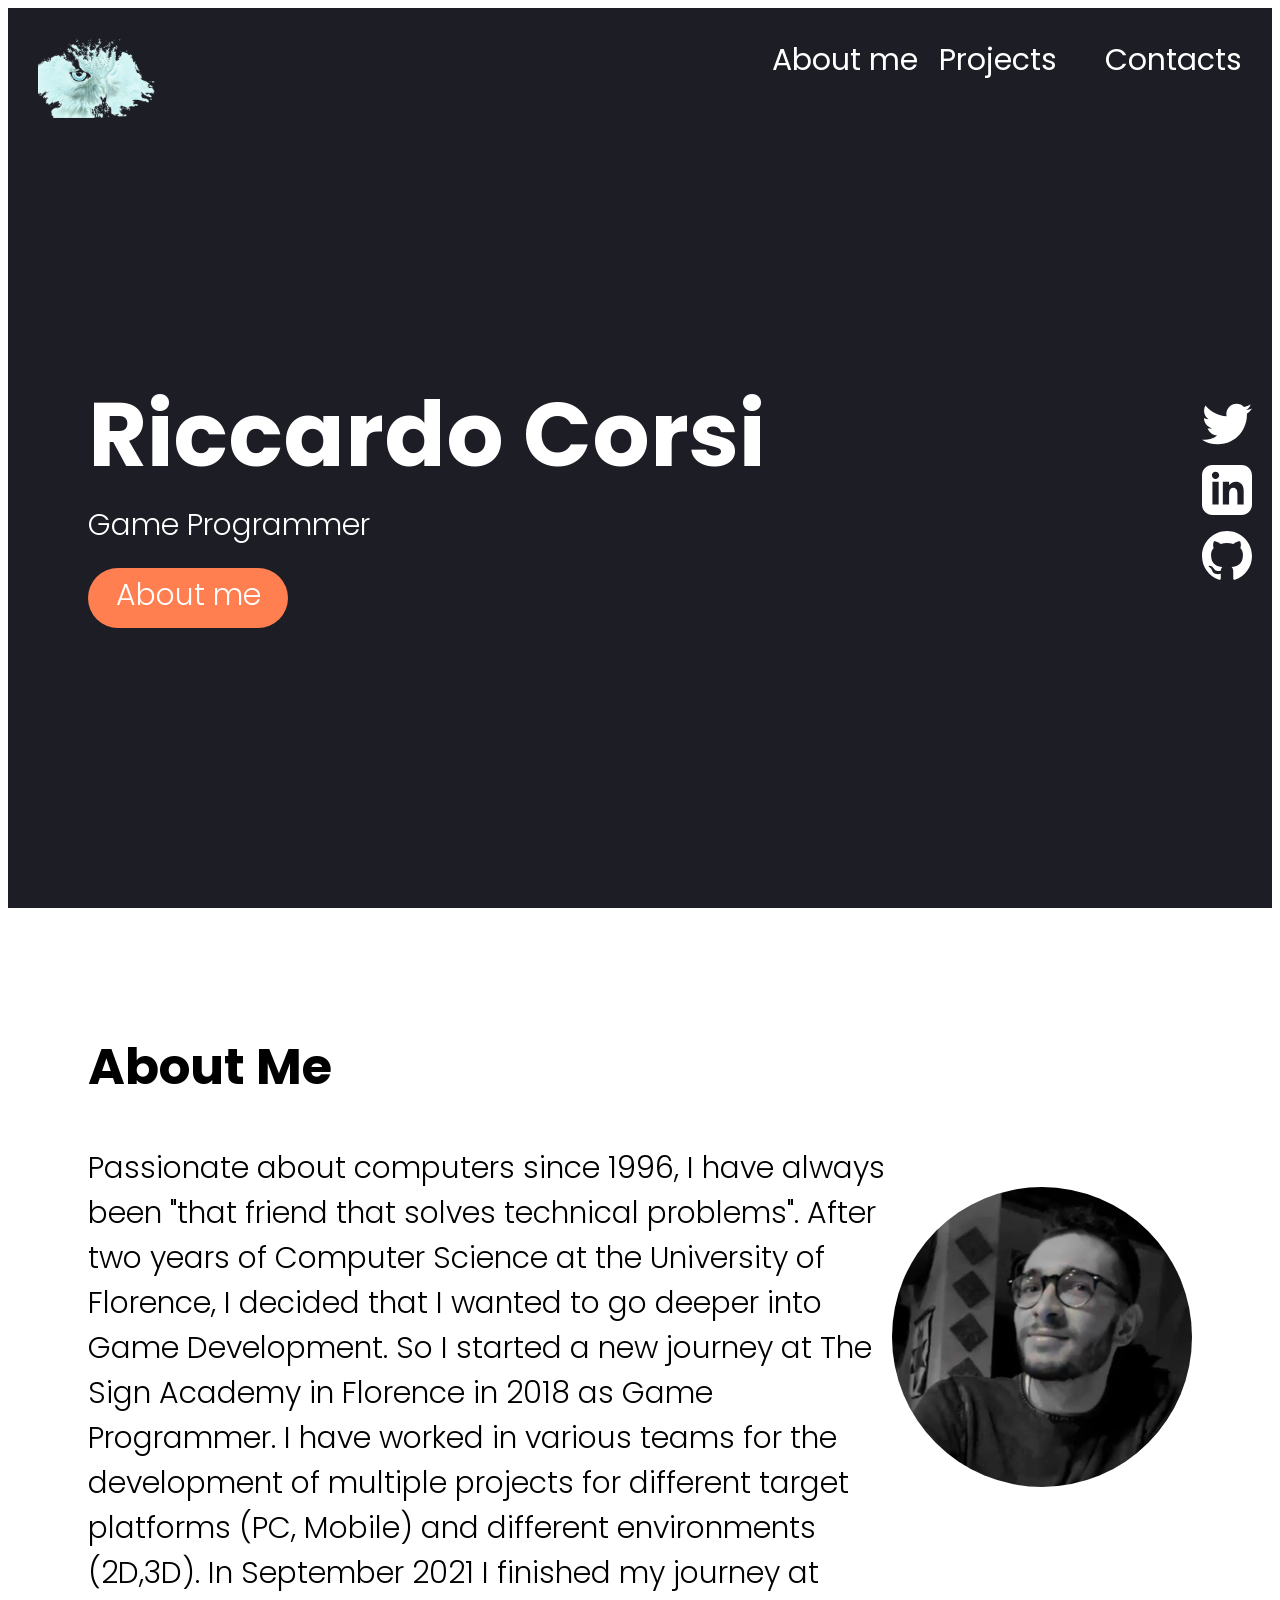
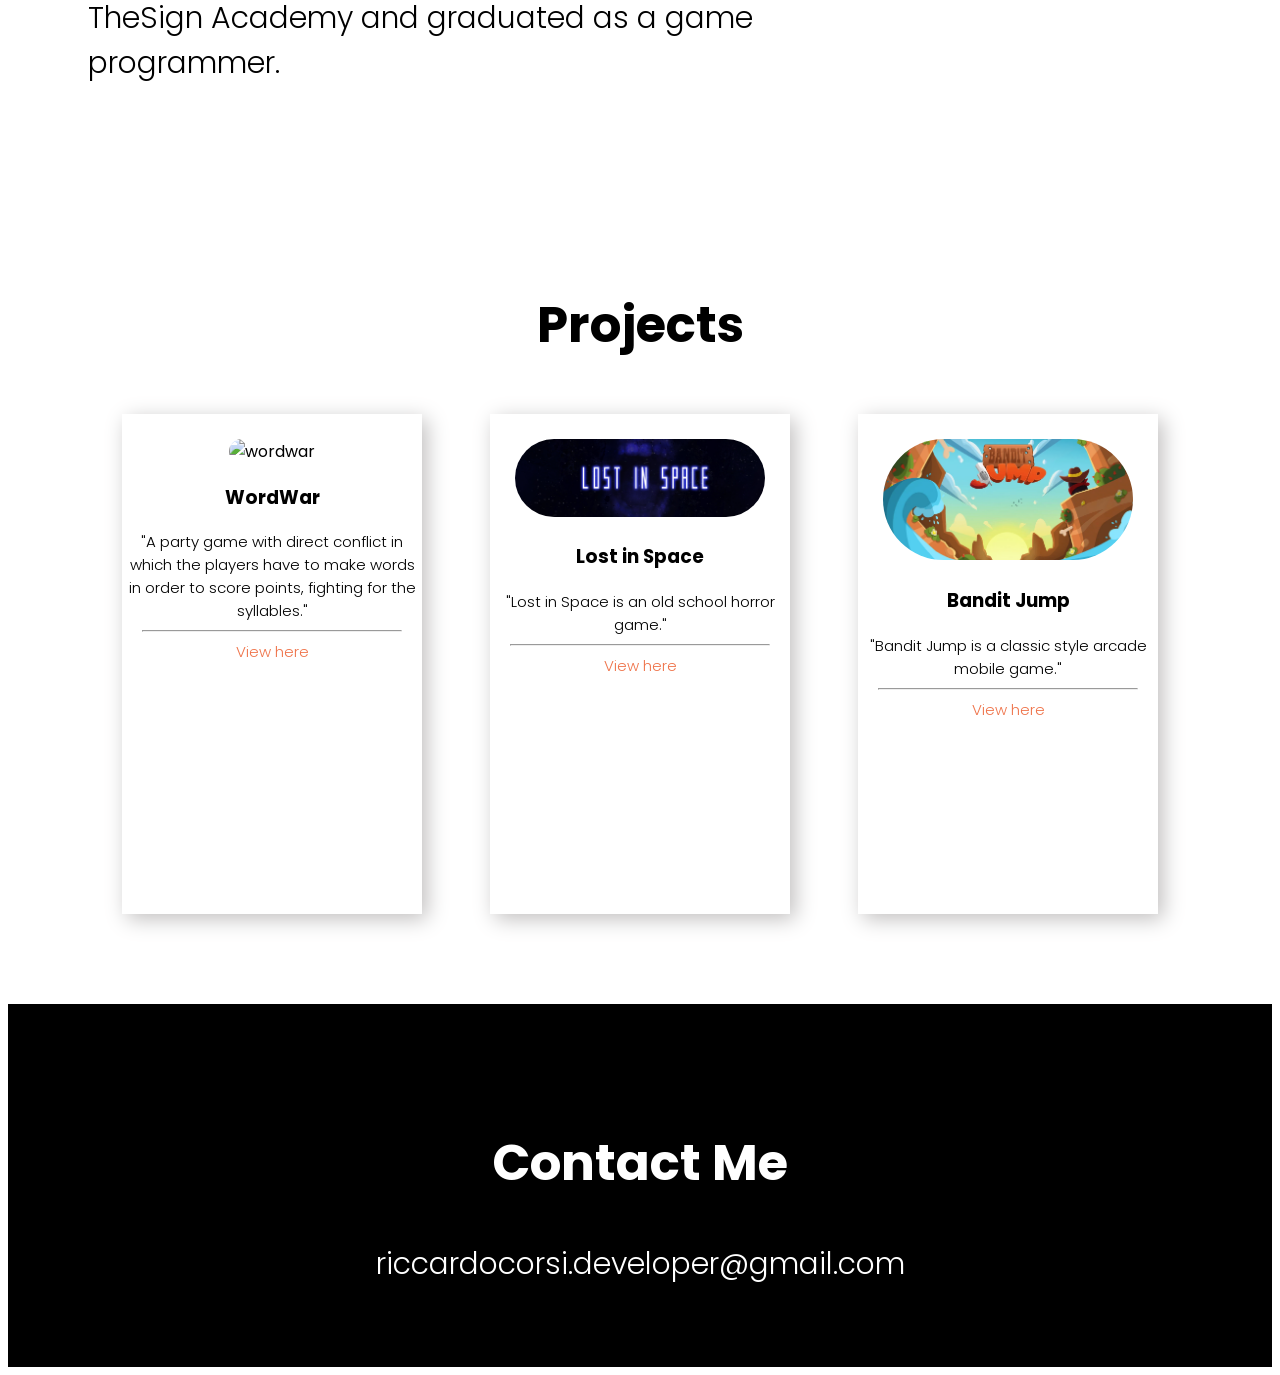
==== index.html @ 71ba5748 "website updated" ====
<!DOCTYPE html>
<html lang="en">
<head>
    <link rel="stylesheet" href="src/styles.css"/>
    <link rel="preconnect" href="https://fonts.googleapis.com">
    <link rel="preconnect" href="https://fonts.gstatic.com" crossorigin>
    <link href="https://fonts.googleapis.com/css2?family=Poppins:wght@300;400;600;700;800&display=swap" rel="stylesheet">
    <meta charset="UTF-8">
    <script src="https://kit.fontawesome.com/db36bd79b8.js" crossorigin="anonymous"></script>
    <title>Portfolio</title>
</head>
<body>
<section class="hero">
    <nav>
        <img class="logo" src="src/images/howl.png" alt="Logo">
        <ul id="nav-list">
            <li><a href="#about-me">About me</a></li>
            <li><a href="#projects">Projects</a></li>
            <li><a href="#contact-me">Contacts</a></li>
        </ul>
        <button class="hamburger" id="hamburger">
            <i class="fas fa-bars"></i>
        </button>

    </nav>
    <div class="hero-area">
        <div class="hero-text">
            <h1>Riccardo Corsi</h1>
            <p>Game Programmer</p>
            <div class="button"><a href="#about-me">About me</a></div>
        </div>
        <div class="socials">
            <div>
            <a href="https://twitter.com/CorsiDev"  class="social">
                <svg xmlns="http://www.w3.org/2000/svg" fill="white" width="50" height="50" viewBox="0 0 24 24"><path d="M24 4.557c-.883.392-1.832.656-2.828.775 1.017-.609 1.798-1.574 2.165-2.724-.951.564-2.005.974-3.127 1.195-.897-.957-2.178-1.555-3.594-1.555-3.179 0-5.515 2.966-4.797 6.045-4.091-.205-7.719-2.165-10.148-5.144-1.29 2.213-.669 5.108 1.523 6.574-.806-.026-1.566-.247-2.229-.616-.054 2.281 1.581 4.415 3.949 4.89-.693.188-1.452.232-2.224.084.626 1.956 2.444 3.379 4.6 3.419-2.07 1.623-4.678 2.348-7.29 2.04 2.179 1.397 4.768 2.212 7.548 2.212 9.142 0 14.307-7.721 13.995-14.646.962-.695 1.797-1.562 2.457-2.549z"/></svg>
            </a></div>
            <div>
            <a href="https://www.linkedin.com/in/riccardo-corsi-691194188/" class="social">
                <svg xmlns="http://www.w3.org/2000/svg" fill="white" width="50" height="50" viewBox="0 0 24 24"><path d="M19 0h-14c-2.761 0-5 2.239-5 5v14c0 2.761 2.239 5 5 5h14c2.762 0 5-2.239 5-5v-14c0-2.761-2.238-5-5-5zm-11 19h-3v-11h3v11zm-1.5-12.268c-.966 0-1.75-.79-1.75-1.764s.784-1.764 1.75-1.764 1.75.79 1.75 1.764-.783 1.764-1.75 1.764zm13.5 12.268h-3v-5.604c0-3.368-4-3.113-4 0v5.604h-3v-11h3v1.765c1.396-2.586 7-2.777 7 2.476v6.759z"/></svg>
            </a></div>
            <div>
            <a href="https://github.com/CorsiRiccardo" class="social">
                <svg xmlns="http://www.w3.org/2000/svg" fill="white" width="50" height="50" viewBox="0 0 24 24"><path d="M12 0c-6.626 0-12 5.373-12 12 0 5.302 3.438 9.8 8.207 11.387.599.111.793-.261.793-.577v-2.234c-3.338.726-4.033-1.416-4.033-1.416-.546-1.387-1.333-1.756-1.333-1.756-1.089-.745.083-.729.083-.729 1.205.084 1.839 1.237 1.839 1.237 1.07 1.834 2.807 1.304 3.492.997.107-.775.418-1.305.762-1.604-2.665-.305-5.467-1.334-5.467-5.931 0-1.311.469-2.381 1.236-3.221-.124-.303-.535-1.524.117-3.176 0 0 1.008-.322 3.301 1.23.957-.266 1.983-.399 3.003-.404 1.02.005 2.047.138 3.006.404 2.291-1.552 3.297-1.23 3.297-1.23.653 1.653.242 2.874.118 3.176.77.84 1.235 1.911 1.235 3.221 0 4.609-2.807 5.624-5.479 5.921.43.372.823 1.102.823 2.222v3.293c0 .319.192.694.801.576 4.765-1.589 8.199-6.086 8.199-11.386 0-6.627-5.373-12-12-12z"/></svg>
            </a></div>
        </div>
    </div>

</section>
<section class="sub-section" id="about-me">
    <div class="information">
        <h2>About Me</h2>
        <p>Passionate about computers since 1996, I have always been "that
            friend that solves technical problems".
            After two years of Computer Science at the University of Florence,
            I decided that I wanted to go deeper into Game Development.
            So I started a new journey at The Sign Academy in Florence in 2018
            as Game Programmer. I have worked in various teams for the
            development of multiple projects for different target platforms
            (PC, Mobile) and different environments (2D,3D).
            In September 2021 I finished my journey at TheSign Academy and
            graduated as a game programmer.</p>
    </div>
    <div class="headshot-container">
        <img class="headshot" src="src/images/me.jpg" alt="my headshot">
    </div>

</section>
<section class="sub-section-alternative" id="projects">
    <h2>Projects</h2>
    <div class="project-container">
        <div class="project-card">
            <img class="project-image" src="src/images/ww_def.jpg" alt="wordwar">
            <h3>WordWar</h3>
            <p class="subtext">"A party game with direct conflict in which the players have to make
                words in order to score points, fighting for the syllables."</p>
            <hr>
            <p class="subtext"><a class="project-link" href="https://www.youtube.com/watch?v=LYUY5ZBzq3o">View here</a></p>
        </div>
        <div class="project-card">
            <img class="project-image" src="src/images/lis.jpg" alt="wordwar">
            <h3>Lost in Space</h3>
            <p class="subtext">"Lost in Space is an old school horror game."</p>
            <hr>
            <p class="subtext"><a class="project-link" href="https://teamrevival.itch.io/lost-in-space">View here</a></p>
        </div>
        <div class="project-card">
            <img class="project-image" src="src/images/bj.png" alt="wordwar">
            <h3>Bandit Jump</h3>
            <p class="subtext">"Bandit Jump is a classic style arcade mobile game."</p>
            <hr>
            <p class="subtext"><a class="project-link" href="https://play.google.com/store/apps/details?id=com.K8.BanditJump&hl=it&gl=US">View here</a></p>
        </div>
    </div>
</section>
<footer id="contact-me">
    <h2>Contact Me</h2>
    <p>riccardocorsi.developer@gmail.com</p>
</footer>
<script src="src/app.js"></script>
</body>
</html>
---- src/styles.css ----
body{
    font-family: 'Poppins', sans-serif;
}
section {
    background-color: white;
}

.hero{
    background-color: #1c1d25;
    height: 100vh;
    color: white;
    font-size: 40px;
}
.hero-area{
    display: flex;
    height: 100%;
    justify-content: space-between;
    align-items: center;
}
.hero-text{
    margin-left: 80px;
    margin-bottom: 200px;
}
footer{
    background-color: black;
    text-align: center;
    color: white;
    padding: 80px;
}

nav{
    display: flex;
    justify-content: space-between;
}
ul{
    display: flex;
    list-style-type: none;
    width: 500px;
    justify-content: space-around;
    font-size: 30px;
}
li{
    width: 200px;
    text-decoration: none;
}
h1{
    font-size: 90px;
    margin: 0;
}

h2{
    font-size: 50px;
}
p{
    margin: 0;
    font-size: 30px;
    font-weight: 300;
}
.subtext{
    font-size: 15px;
    font-weight: 300;
}

.button{
    width: 200px;
    height: 55px;
    background-color: coral;
    border-radius: 30px;
    text-align: center;

    font-size: 30px;
    font-weight: 300;
    padding-top: 5px;
    margin-top: 20px;
}
.button:hover{
    background-color: #ef744b;
}
.button:active{
    background-color: #A9A9A9;
    color: #808080;
}
.socials{
    padding-bottom: 200px;
}
.logo{
    height: 80px;
    margin:30px ;
}
.social{
    margin: 20px;
}
.sub-section{
    display: flex;
    justify-content: space-around;
    padding: 80px;
}
.sub-section-alternative{
    display: flex;
    flex-direction: column;
    text-align: center;
    padding: 80px;
}
.headshot{
    width: 300px;
    border-radius: 150px;
}
.headshot-container{
    display: flex;
    justify-content: space-around;
    align-items: center;
}
.project-card{
    width: 300px;
    height: 500px;
    box-shadow: 5px 5px 20px #c1bfbf;
    margin: 10px;
}
.project-container{
    display: flex;
    justify-content: space-around;
}
@media only screen and (max-width: 1000px) {
    .project-container{
        display: flex;
        flex-wrap: wrap;
    }
}
.project-image{
    margin-top: 25px;
    width: 250px;
    border-radius: 125px;
}
hr{
    margin-left: 20px;
    margin-right: 20px;
}
.project-link{
    text-decoration: none;
    color: #ef744b;
}
a{
    text-decoration: none;
    color: white;
}
.hamburger{
   display: none;
}
.hamburger:focus{
   outline: 0;
}
@media only screen and (max-width: 1000px) {
    .hamburger{
        display: block;
        border: 0;
        background-color: transparent;
        color: white;
        font-size: 30px;
        margin: 20px;
        align-self: flex-end;
    }
    ul{
        display: none;
        background-color: #2b2c38;
        margin: 0px;
    }
    nav{
        display: flex;
        flex-direction: column-reverse;
        background-color: #2b2c38;
    }
    .logo{
        display: none;
    }

    ul.show{
        display: block;
    }
}
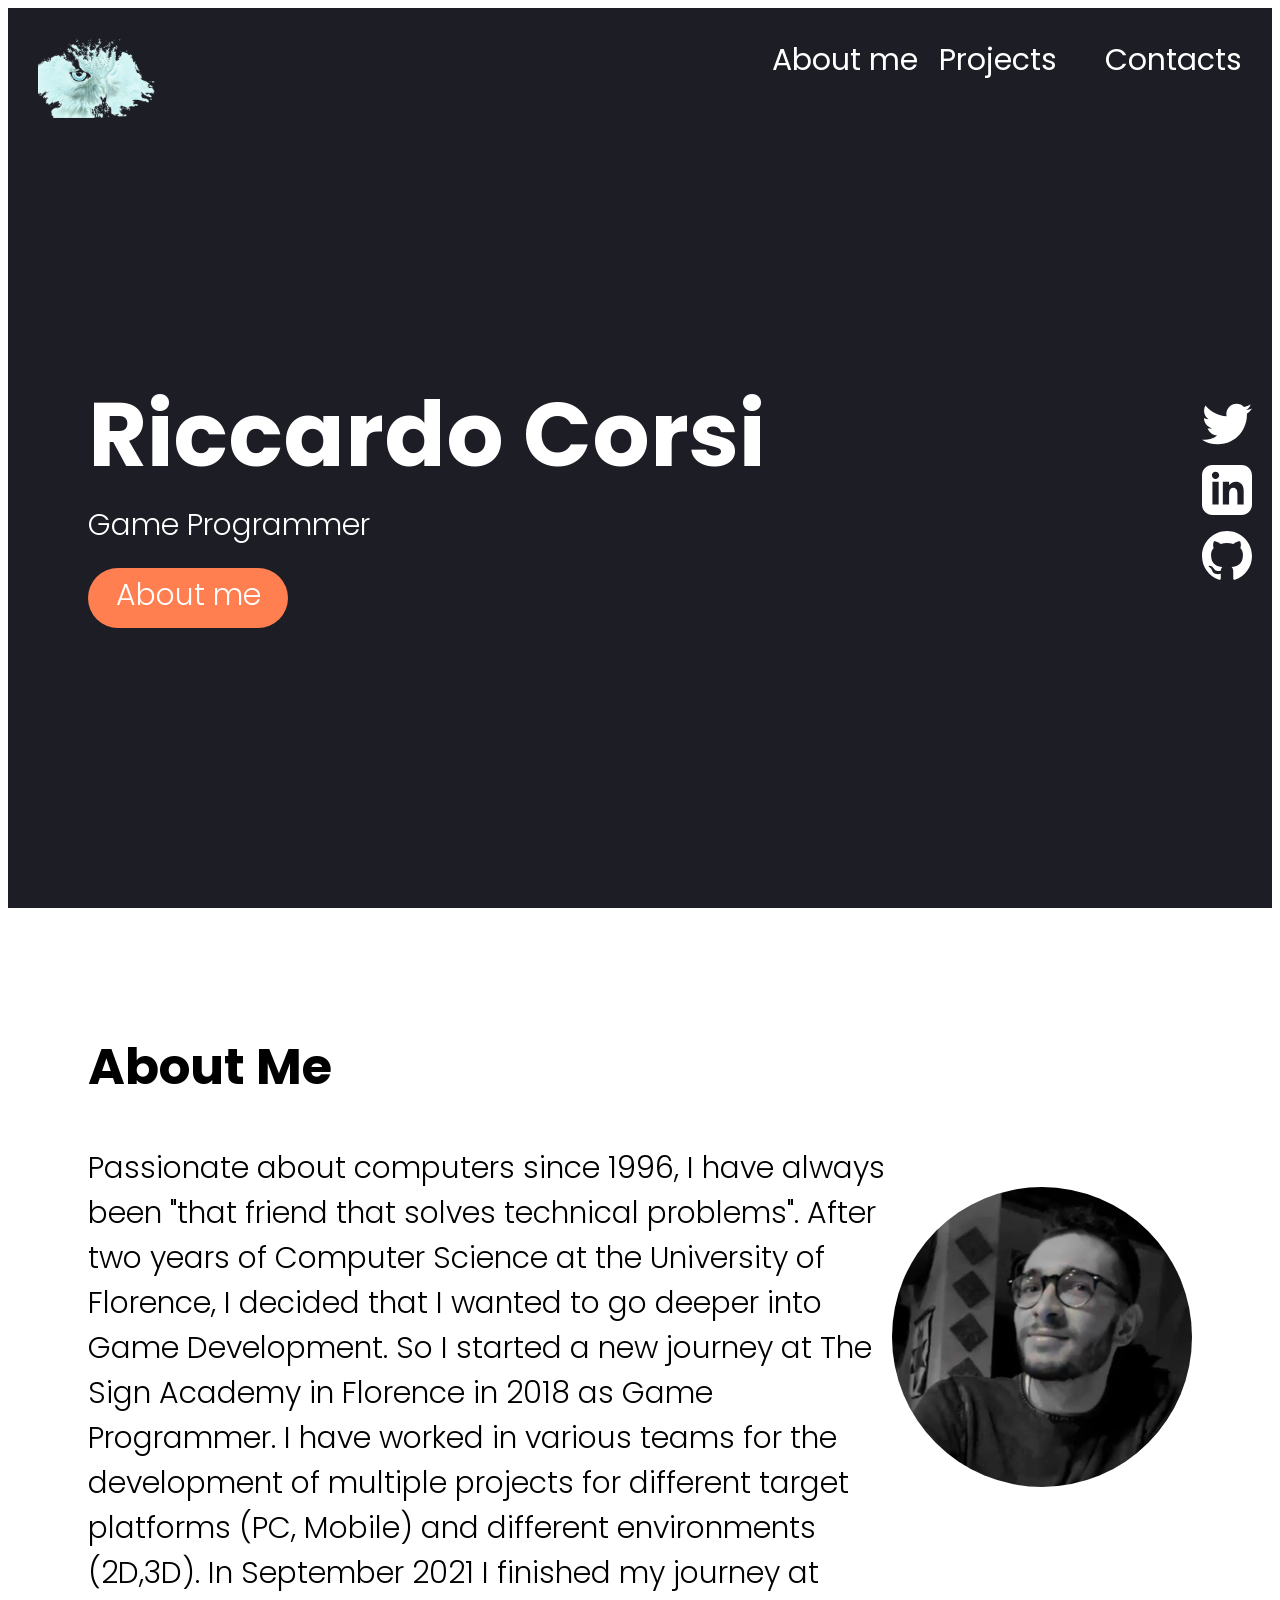
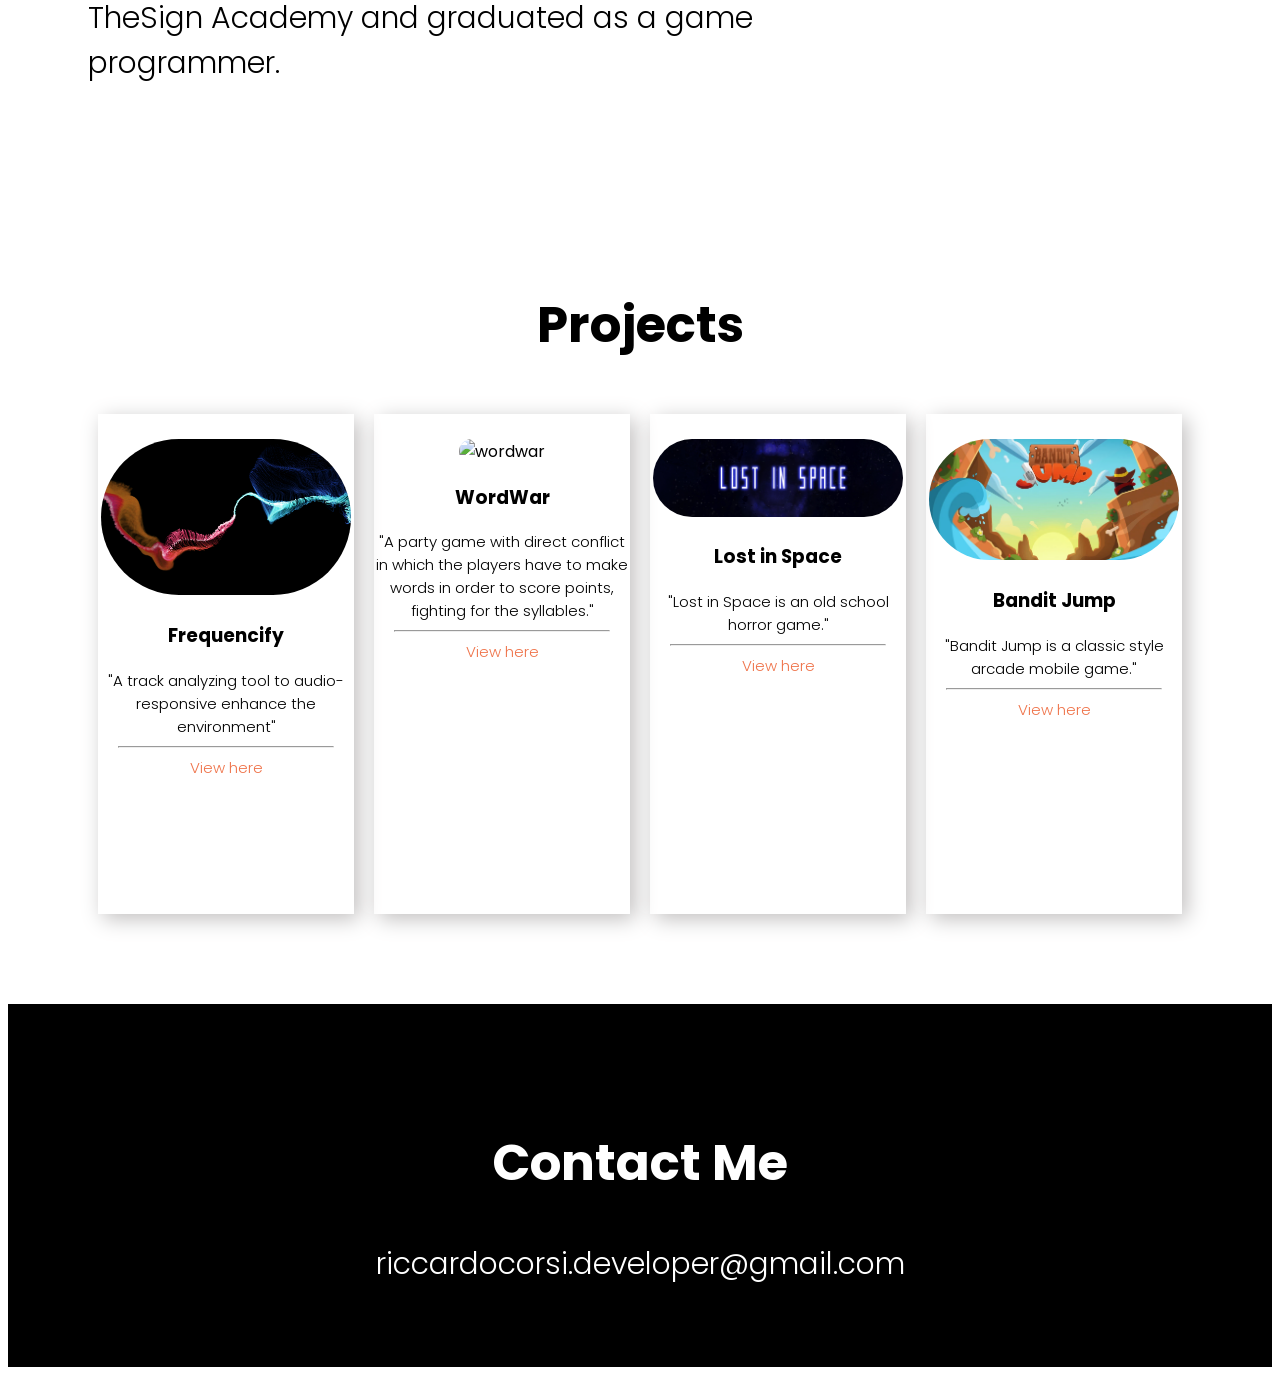
==== commit 227ba902: "Frequencify added" ====
--- a/index.html
+++ b/index.html
@@ -69,6 +69,13 @@
     <h2>Projects</h2>
     <div class="project-container">
         <div class="project-card">
+            <img class="project-image" src="src/images/frequency.png" alt="frequencify">
+            <h3>Frequencify</h3>
+            <p class="subtext">"A track analyzing tool to audio-responsive enhance the environment"</p>
+            <hr>
+            <p class="subtext"><a class="project-link" href="https://github.com/CorsiRiccardo/Frequencify">View here</a></p>
+        </div>
+        <div class="project-card">
             <img class="project-image" src="src/images/ww_def.jpg" alt="wordwar">
             <h3>WordWar</h3>
             <p class="subtext">"A party game with direct conflict in which the players have to make
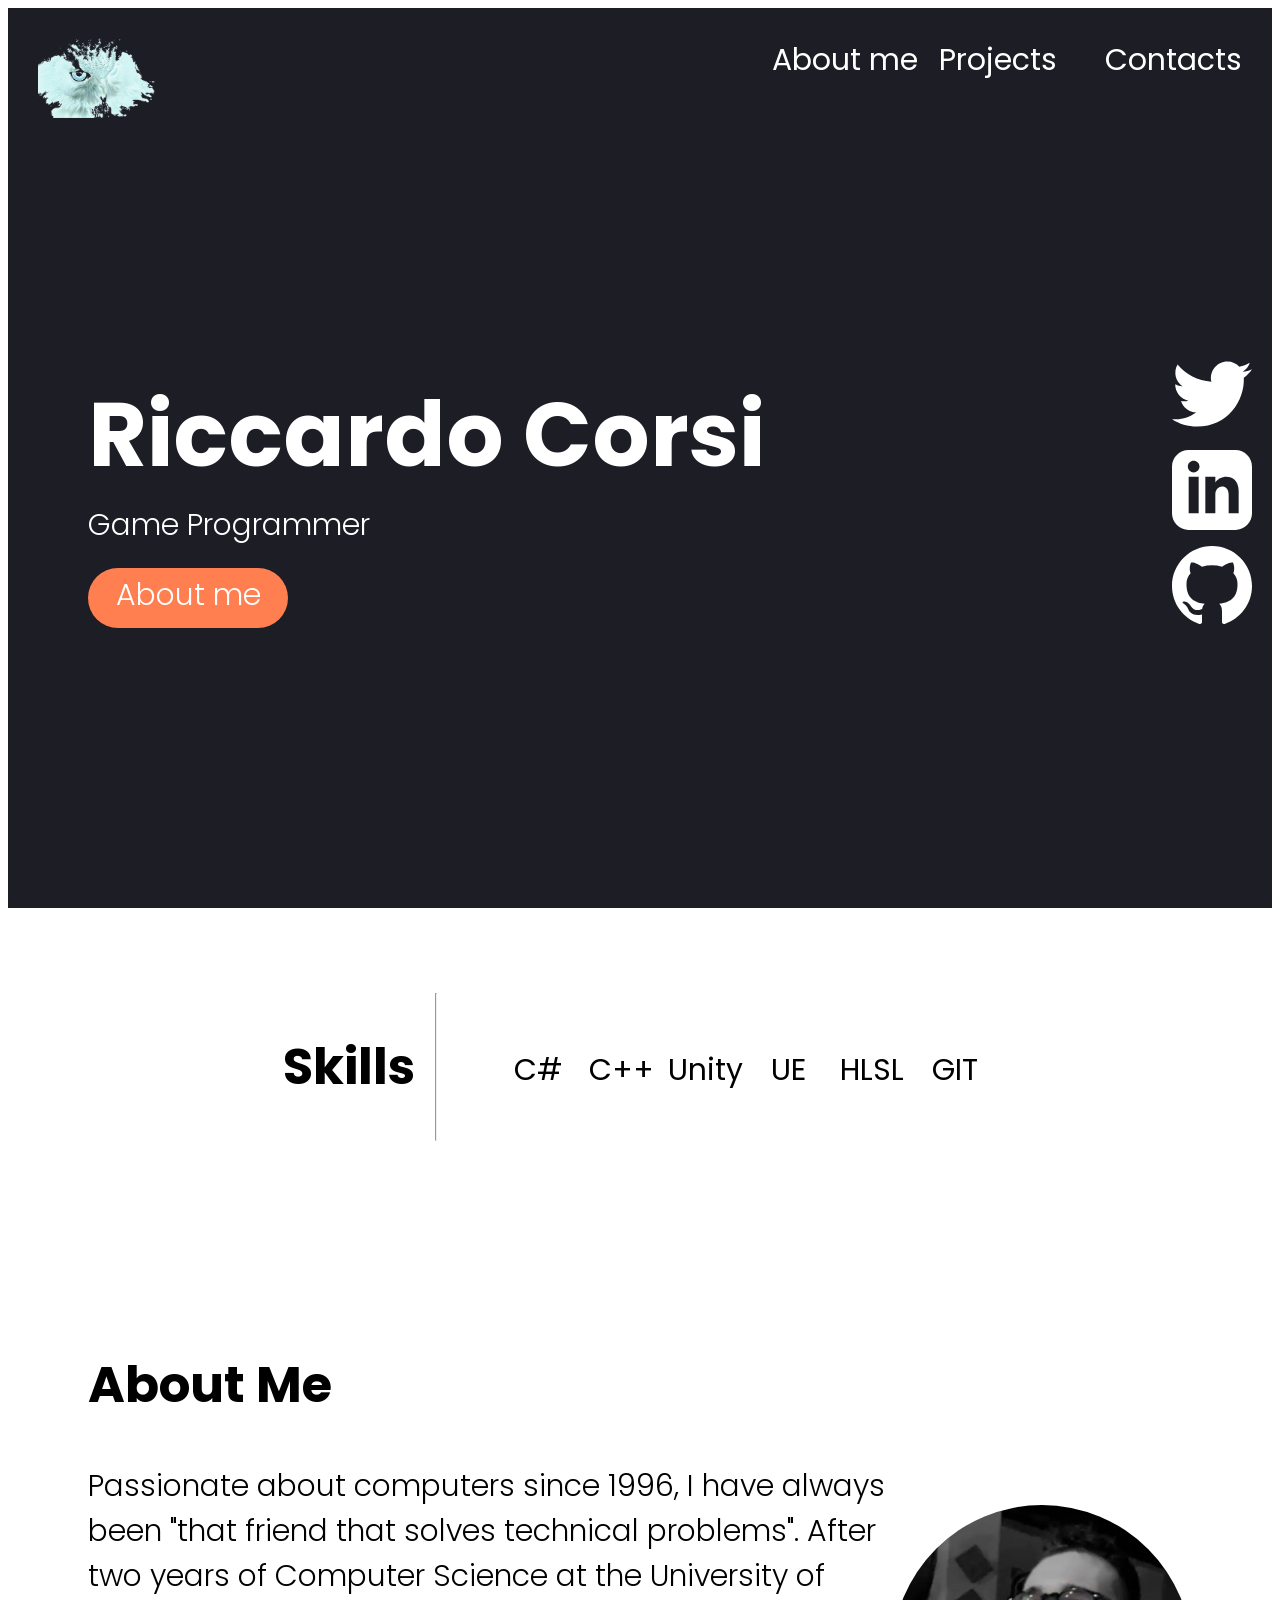
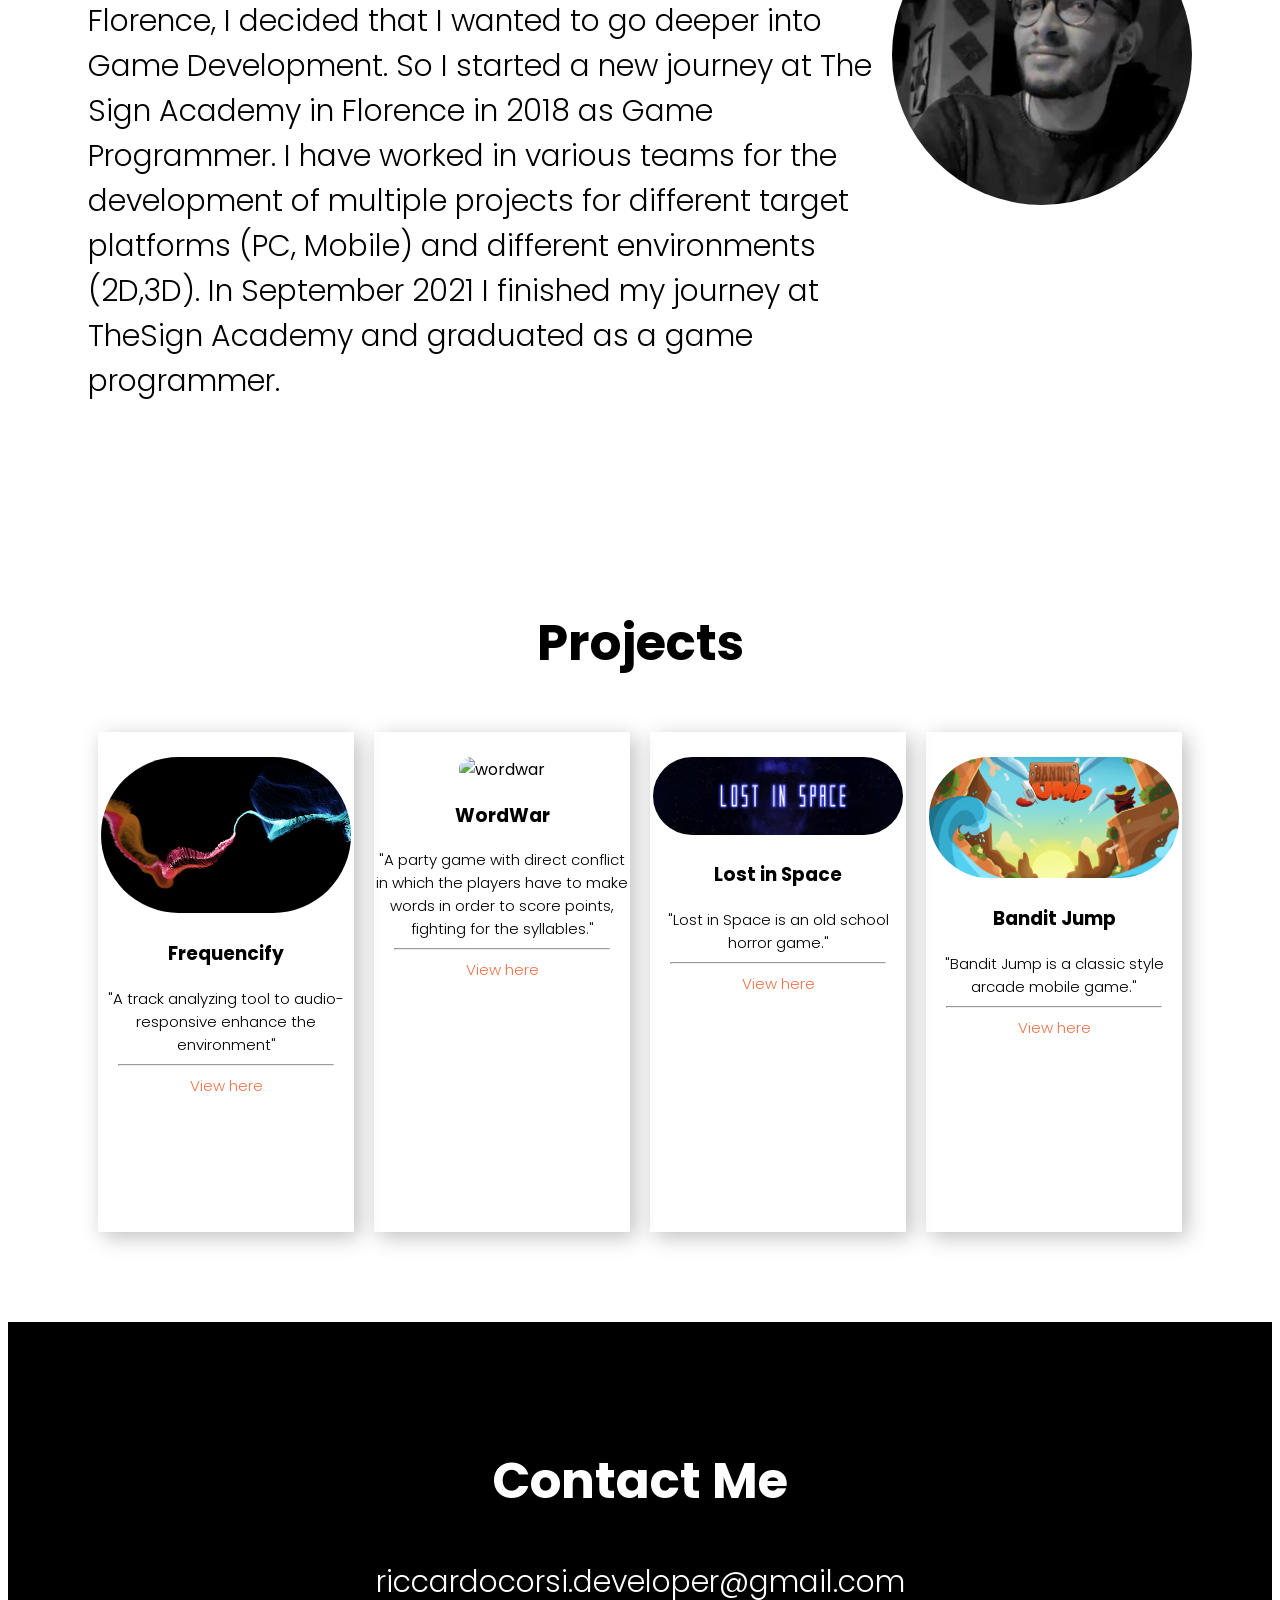
==== commit 823a5585: "added skills section" ====
--- a/index.html
+++ b/index.html
@@ -21,7 +21,6 @@
         <button class="hamburger" id="hamburger">
             <i class="fas fa-bars"></i>
         </button>
-
     </nav>
     <div class="hero-area">
         <div class="hero-text">
@@ -29,22 +28,38 @@
             <p>Game Programmer</p>
             <div class="button"><a href="#about-me">About me</a></div>
         </div>
+
         <div class="socials">
             <div>
             <a href="https://twitter.com/CorsiDev"  class="social">
-                <svg xmlns="http://www.w3.org/2000/svg" fill="white" width="50" height="50" viewBox="0 0 24 24"><path d="M24 4.557c-.883.392-1.832.656-2.828.775 1.017-.609 1.798-1.574 2.165-2.724-.951.564-2.005.974-3.127 1.195-.897-.957-2.178-1.555-3.594-1.555-3.179 0-5.515 2.966-4.797 6.045-4.091-.205-7.719-2.165-10.148-5.144-1.29 2.213-.669 5.108 1.523 6.574-.806-.026-1.566-.247-2.229-.616-.054 2.281 1.581 4.415 3.949 4.89-.693.188-1.452.232-2.224.084.626 1.956 2.444 3.379 4.6 3.419-2.07 1.623-4.678 2.348-7.29 2.04 2.179 1.397 4.768 2.212 7.548 2.212 9.142 0 14.307-7.721 13.995-14.646.962-.695 1.797-1.562 2.457-2.549z"/></svg>
+                <svg xmlns="http://www.w3.org/2000/svg" fill="white" width="80" height="80" viewBox="0 0 24 24"><path d="M24 4.557c-.883.392-1.832.656-2.828.775 1.017-.609 1.798-1.574 2.165-2.724-.951.564-2.005.974-3.127 1.195-.897-.957-2.178-1.555-3.594-1.555-3.179 0-5.515 2.966-4.797 6.045-4.091-.205-7.719-2.165-10.148-5.144-1.29 2.213-.669 5.108 1.523 6.574-.806-.026-1.566-.247-2.229-.616-.054 2.281 1.581 4.415 3.949 4.89-.693.188-1.452.232-2.224.084.626 1.956 2.444 3.379 4.6 3.419-2.07 1.623-4.678 2.348-7.29 2.04 2.179 1.397 4.768 2.212 7.548 2.212 9.142 0 14.307-7.721 13.995-14.646.962-.695 1.797-1.562 2.457-2.549z"/></svg>
             </a></div>
             <div>
             <a href="https://www.linkedin.com/in/riccardo-corsi-691194188/" class="social">
-                <svg xmlns="http://www.w3.org/2000/svg" fill="white" width="50" height="50" viewBox="0 0 24 24"><path d="M19 0h-14c-2.761 0-5 2.239-5 5v14c0 2.761 2.239 5 5 5h14c2.762 0 5-2.239 5-5v-14c0-2.761-2.238-5-5-5zm-11 19h-3v-11h3v11zm-1.5-12.268c-.966 0-1.75-.79-1.75-1.764s.784-1.764 1.75-1.764 1.75.79 1.75 1.764-.783 1.764-1.75 1.764zm13.5 12.268h-3v-5.604c0-3.368-4-3.113-4 0v5.604h-3v-11h3v1.765c1.396-2.586 7-2.777 7 2.476v6.759z"/></svg>
+                <svg xmlns="http://www.w3.org/2000/svg" fill="white" width="80" height="80" viewBox="0 0 24 24"><path d="M19 0h-14c-2.761 0-5 2.239-5 5v14c0 2.761 2.239 5 5 5h14c2.762 0 5-2.239 5-5v-14c0-2.761-2.238-5-5-5zm-11 19h-3v-11h3v11zm-1.5-12.268c-.966 0-1.75-.79-1.75-1.764s.784-1.764 1.75-1.764 1.75.79 1.75 1.764-.783 1.764-1.75 1.764zm13.5 12.268h-3v-5.604c0-3.368-4-3.113-4 0v5.604h-3v-11h3v1.765c1.396-2.586 7-2.777 7 2.476v6.759z"/></svg>
             </a></div>
             <div>
             <a href="https://github.com/CorsiRiccardo" class="social">
-                <svg xmlns="http://www.w3.org/2000/svg" fill="white" width="50" height="50" viewBox="0 0 24 24"><path d="M12 0c-6.626 0-12 5.373-12 12 0 5.302 3.438 9.8 8.207 11.387.599.111.793-.261.793-.577v-2.234c-3.338.726-4.033-1.416-4.033-1.416-.546-1.387-1.333-1.756-1.333-1.756-1.089-.745.083-.729.083-.729 1.205.084 1.839 1.237 1.839 1.237 1.07 1.834 2.807 1.304 3.492.997.107-.775.418-1.305.762-1.604-2.665-.305-5.467-1.334-5.467-5.931 0-1.311.469-2.381 1.236-3.221-.124-.303-.535-1.524.117-3.176 0 0 1.008-.322 3.301 1.23.957-.266 1.983-.399 3.003-.404 1.02.005 2.047.138 3.006.404 2.291-1.552 3.297-1.23 3.297-1.23.653 1.653.242 2.874.118 3.176.77.84 1.235 1.911 1.235 3.221 0 4.609-2.807 5.624-5.479 5.921.43.372.823 1.102.823 2.222v3.293c0 .319.192.694.801.576 4.765-1.589 8.199-6.086 8.199-11.386 0-6.627-5.373-12-12-12z"/></svg>
+                <svg xmlns="http://www.w3.org/2000/svg" fill="white" width="80" height="80" viewBox="0 0 24 24"><path d="M12 0c-6.626 0-12 5.373-12 12 0 5.302 3.438 9.8 8.207 11.387.599.111.793-.261.793-.577v-2.234c-3.338.726-4.033-1.416-4.033-1.416-.546-1.387-1.333-1.756-1.333-1.756-1.089-.745.083-.729.083-.729 1.205.084 1.839 1.237 1.839 1.237 1.07 1.834 2.807 1.304 3.492.997.107-.775.418-1.305.762-1.604-2.665-.305-5.467-1.334-5.467-5.931 0-1.311.469-2.381 1.236-3.221-.124-.303-.535-1.524.117-3.176 0 0 1.008-.322 3.301 1.23.957-.266 1.983-.399 3.003-.404 1.02.005 2.047.138 3.006.404 2.291-1.552 3.297-1.23 3.297-1.23.653 1.653.242 2.874.118 3.176.77.84 1.235 1.911 1.235 3.221 0 4.609-2.807 5.624-5.479 5.921.43.372.823 1.102.823 2.222v3.293c0 .319.192.694.801.576 4.765-1.589 8.199-6.086 8.199-11.386 0-6.627-5.373-12-12-12z"/></svg>
             </a></div>
         </div>
     </div>
 
+
+</section>
+<section class="sub-section" id="skills">
+    <div class="skills-panel">
+        <h2>Skills</h2>
+        <hr>
+        <ul class="skill-list">
+            <li>C#</li>
+            <li>C++</li>
+            <li>Unity</li>
+            <li>UE</li>
+            <li>HLSL</li>
+            <li>GIT</li>
+        </ul>
+    </div>
 </section>
 <section class="sub-section" id="about-me">
     <div class="information">
--- a/src/styles.css
+++ b/src/styles.css
@@ -31,6 +31,15 @@
 nav{
     display: flex;
     justify-content: space-between;
+}
+.skills-panel{
+    display: flex;
+    justify-content: space-around;
+    font-size: 10px;
+}
+.skill-list{
+    text-align: center;
+    margin-top: 60px;
 }
 ul{
     display: flex;
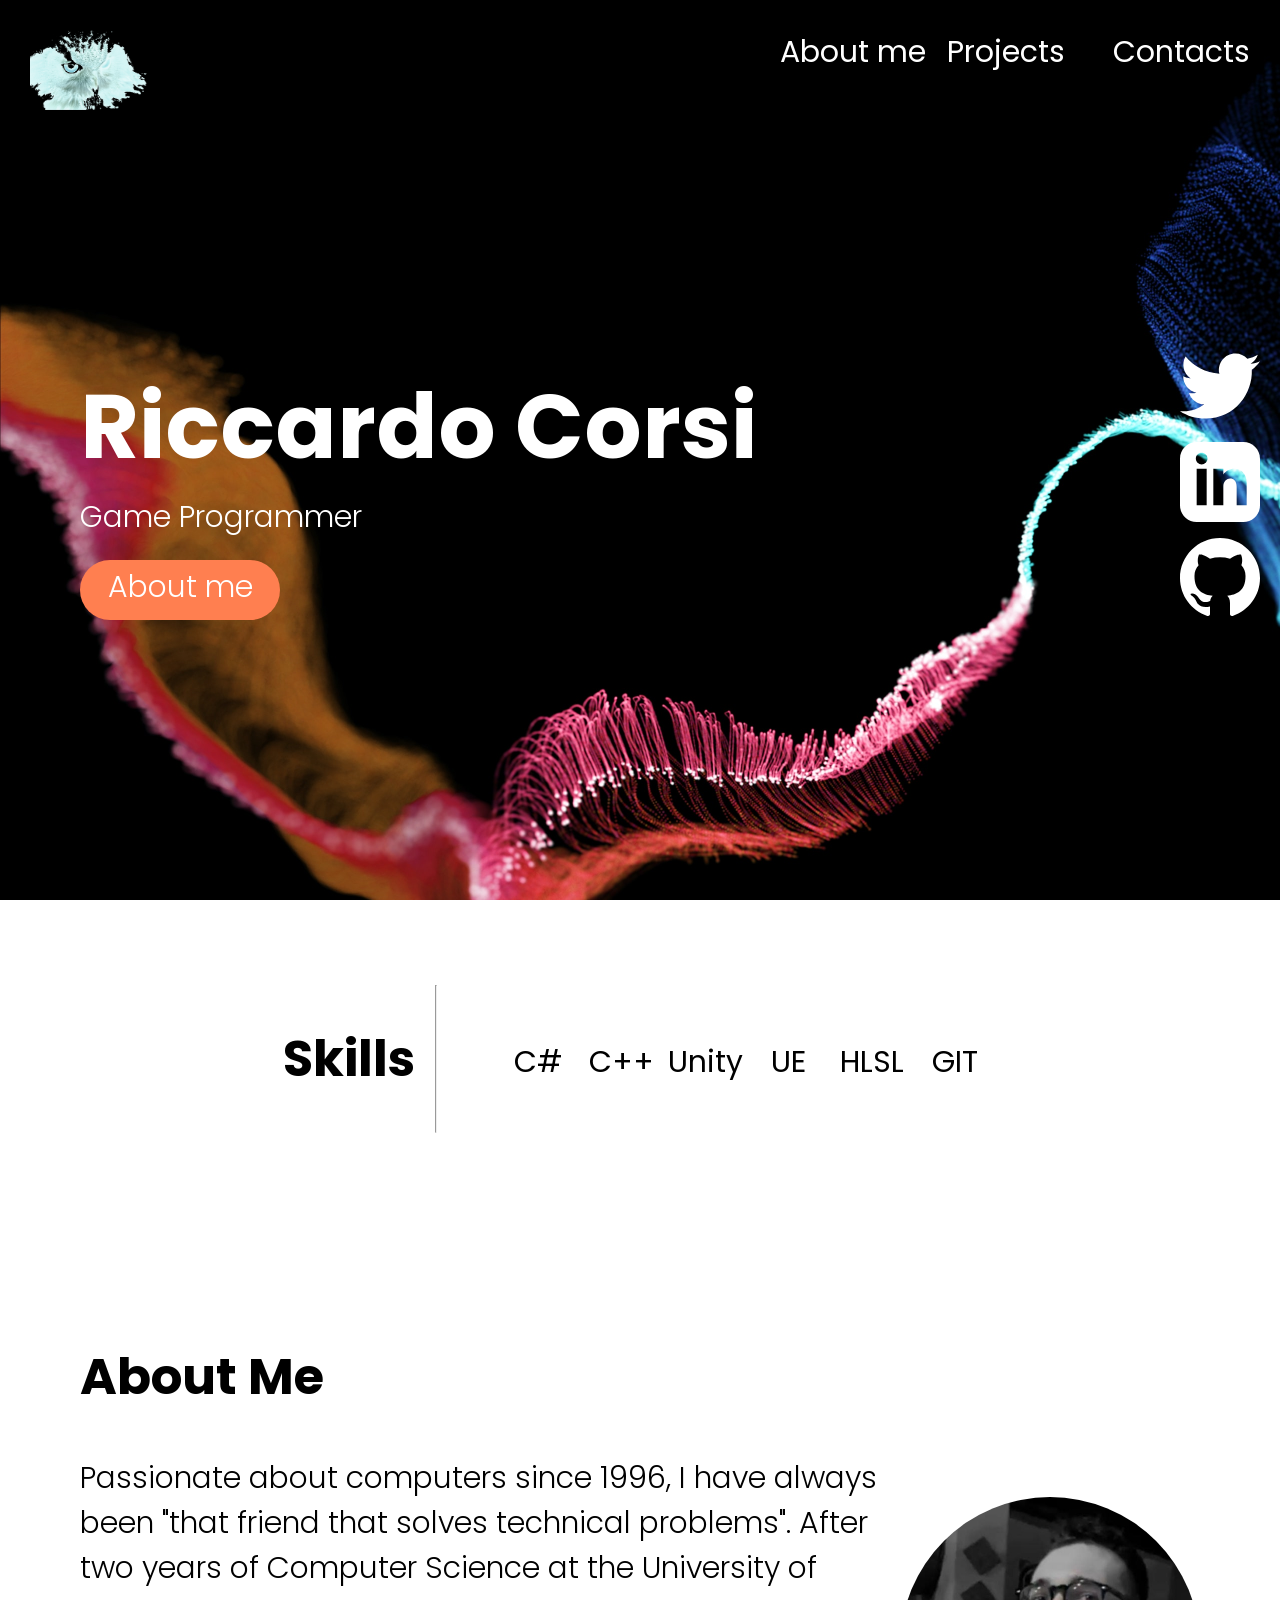
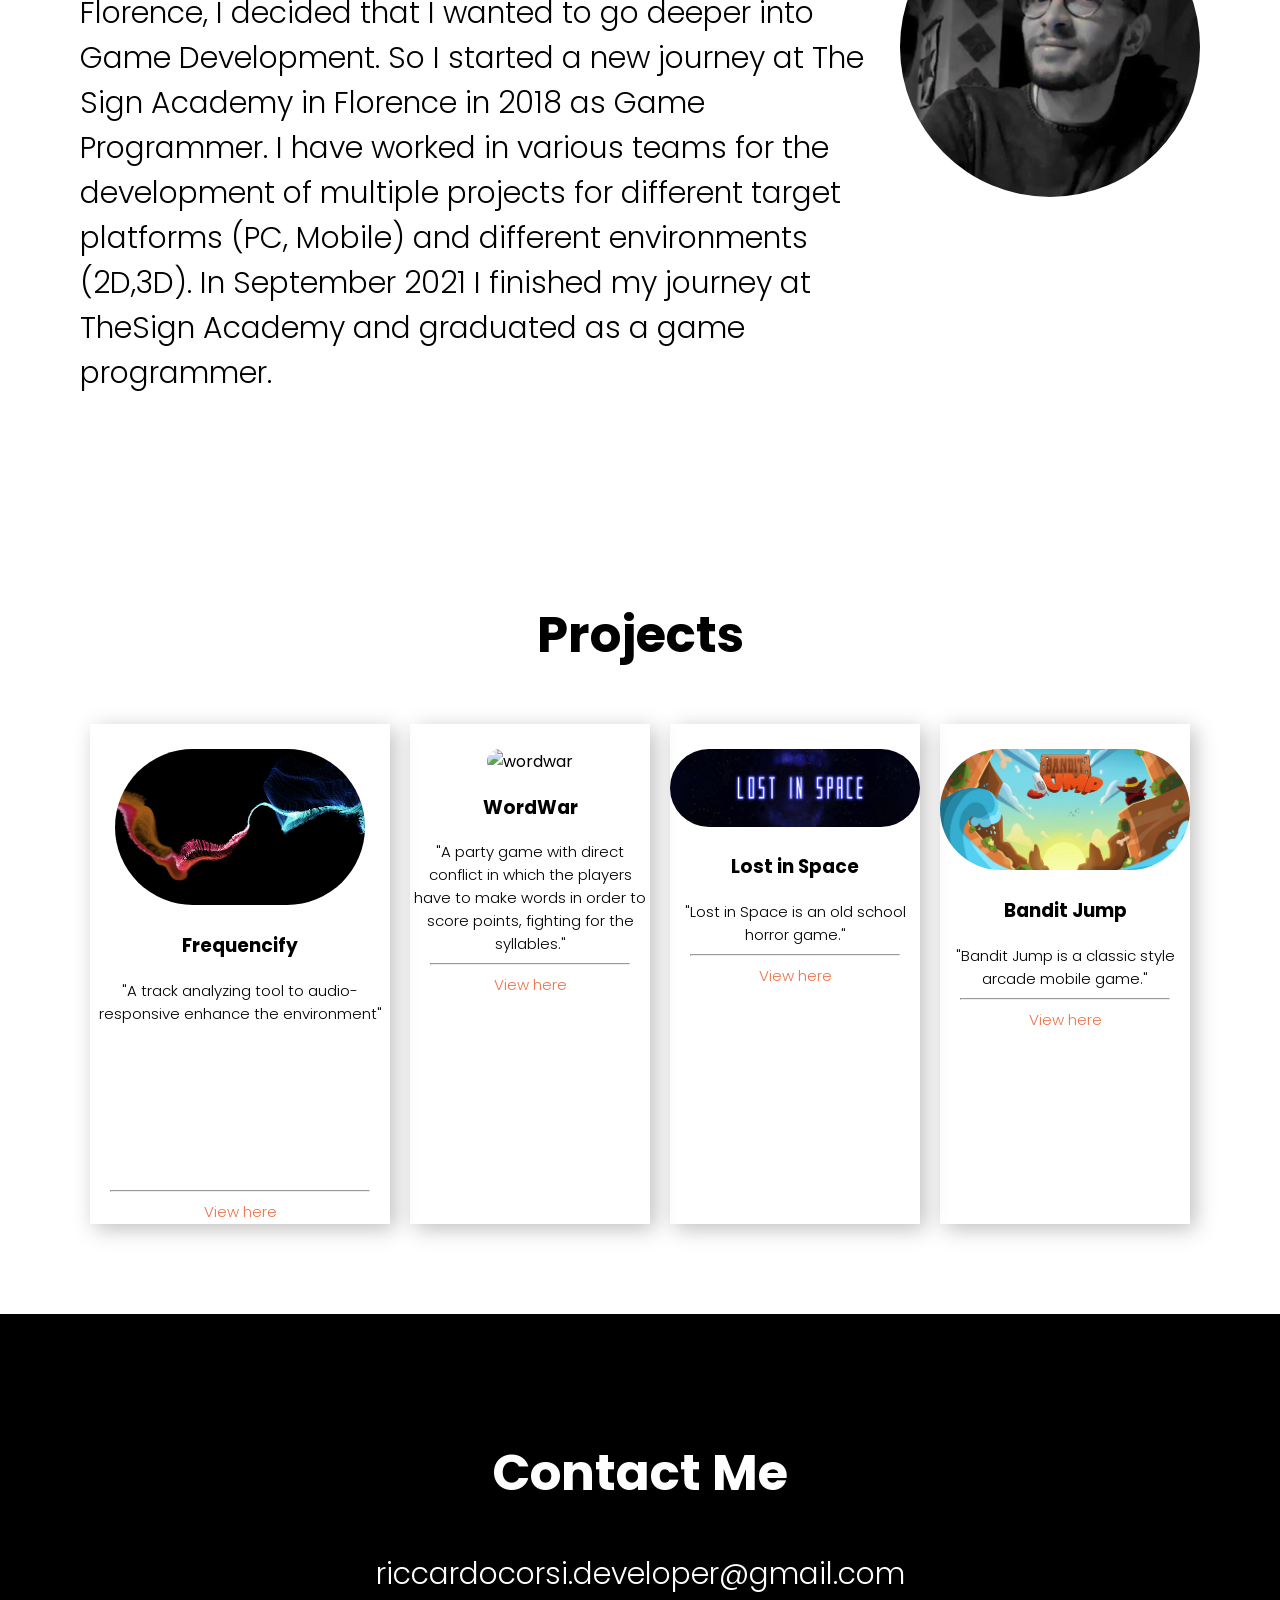
==== commit 98f01cfe: "changed background image + added video on project card" ====
--- a/index.html
+++ b/index.html
@@ -10,10 +10,11 @@
     <title>Portfolio</title>
 </head>
 <body>
+
 <section class="hero">
     <nav>
         <img class="logo" src="src/images/howl.png" alt="Logo">
-        <ul id="nav-list">
+        <ul class="nav-ul" id="nav-list">
             <li><a href="#about-me">About me</a></li>
             <li><a href="#projects">Projects</a></li>
             <li><a href="#contact-me">Contacts</a></li>
@@ -22,6 +23,10 @@
             <i class="fas fa-bars"></i>
         </button>
     </nav>
+    <!--<audio class="background-music" controls autoplay loop>
+        <source src="src/sounds/lofi.mp3" type="audio/mp3">
+        Your browser does not support the audio element.
+    </audio>-->
     <div class="hero-area">
         <div class="hero-text">
             <h1>Riccardo Corsi</h1>
@@ -84,11 +89,17 @@
     <h2>Projects</h2>
     <div class="project-container">
         <div class="project-card">
+
             <img class="project-image" src="src/images/frequency.png" alt="frequencify">
             <h3>Frequencify</h3>
             <p class="subtext">"A track analyzing tool to audio-responsive enhance the environment"</p>
+            <video autoplay muted loop id="myVideo" class="video">
+                <source src="src/videos/1.mkv">
+            </video>
             <hr>
+
             <p class="subtext"><a class="project-link" href="https://github.com/CorsiRiccardo/Frequencify">View here</a></p>
+
         </div>
         <div class="project-card">
             <img class="project-image" src="src/images/ww_def.jpg" alt="wordwar">
--- a/src/styles.css
+++ b/src/styles.css
@@ -1,4 +1,5 @@
 body{
+    margin: 0px;
     font-family: 'Poppins', sans-serif;
 }
 section {
@@ -7,6 +8,7 @@
 
 .hero{
     background-color: #1c1d25;
+    background-image: url("images/frequency.png");
     height: 100vh;
     color: white;
     font-size: 40px;
@@ -36,10 +38,14 @@
     display: flex;
     justify-content: space-around;
     font-size: 10px;
+
 }
 .skill-list{
     text-align: center;
     margin-top: 60px;
+    display: flex;
+    justify-content: space-around;
+
 }
 ul{
     display: flex;
@@ -157,6 +163,14 @@
 }
 .hamburger:focus{
    outline: 0;
+}
+.background-music{
+    margin: 30px;
+}
+.video{
+    width: 300px;
+    height: 150px;
+    alignment: center;
 }
 @media only screen and (max-width: 1000px) {
     .hamburger{
@@ -168,7 +182,7 @@
         margin: 20px;
         align-self: flex-end;
     }
-    ul{
+    .nav-ul{
         display: none;
         background-color: #2b2c38;
         margin: 0px;
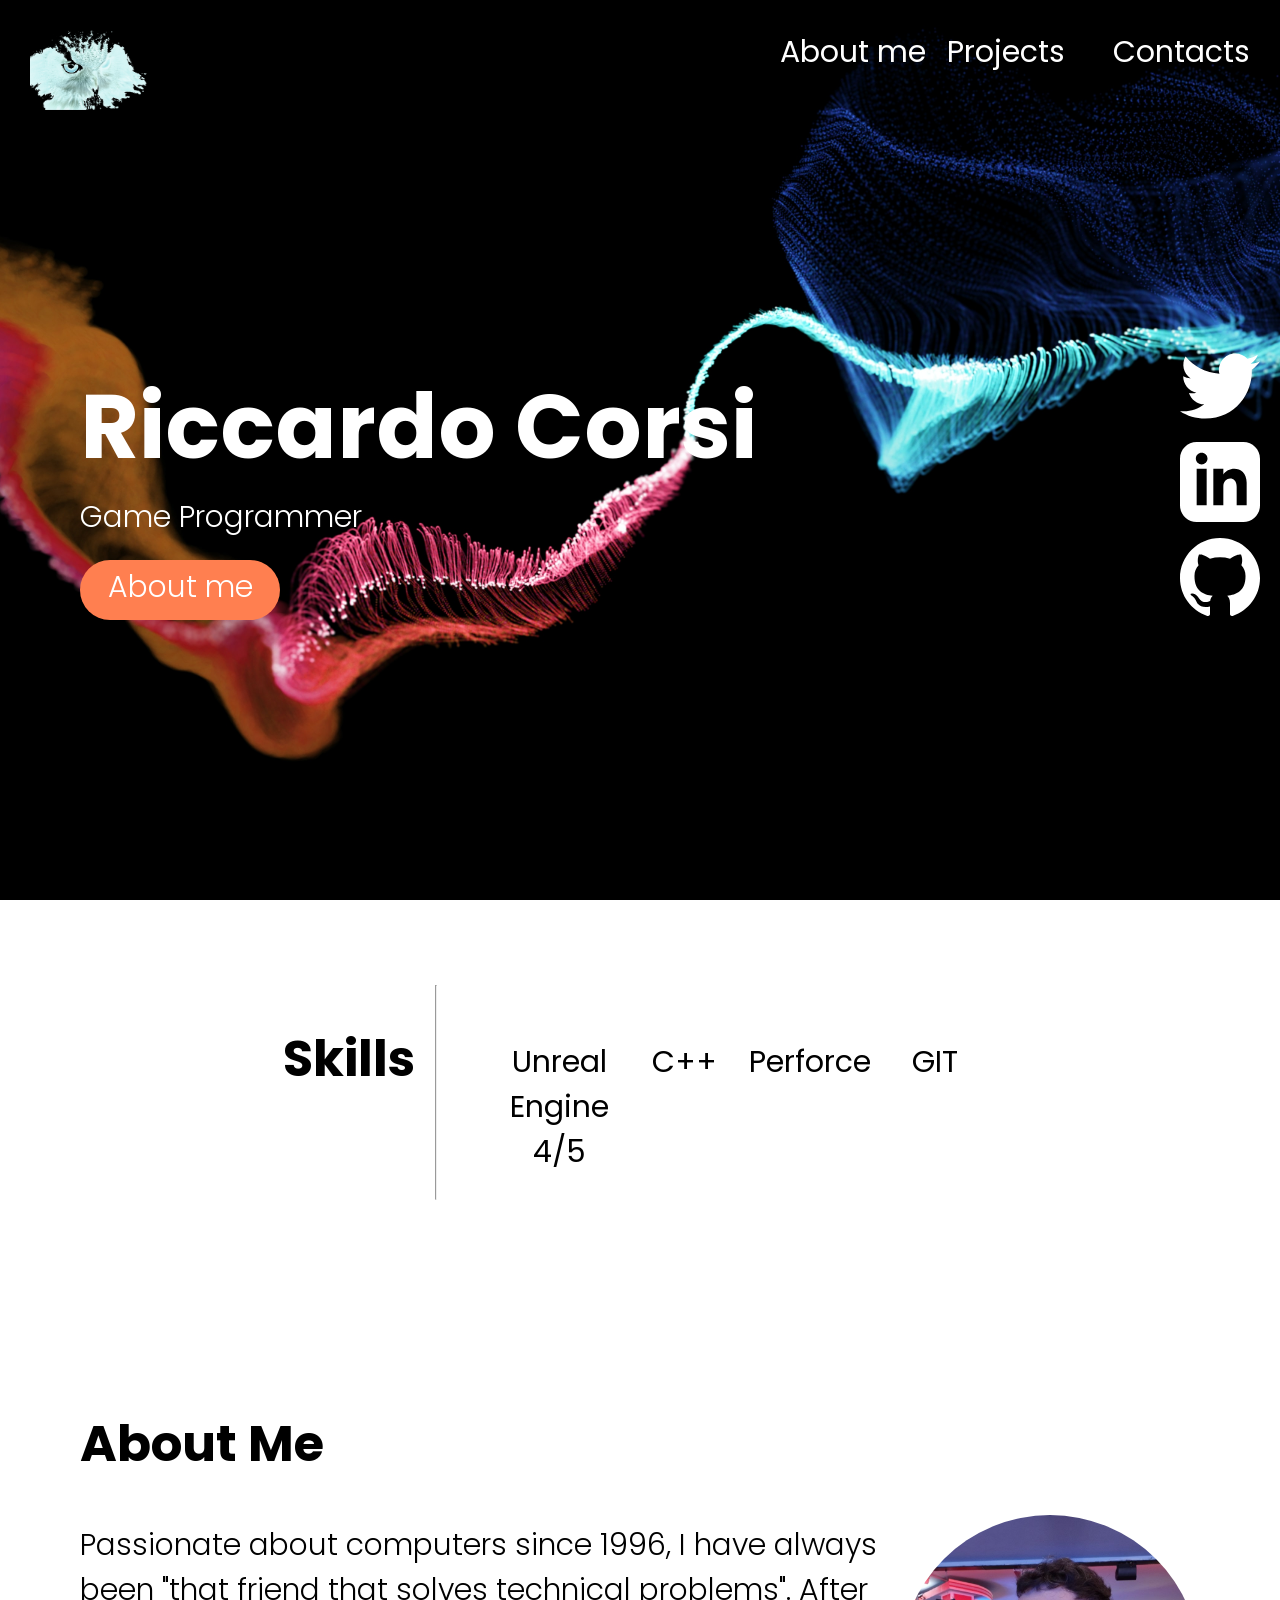
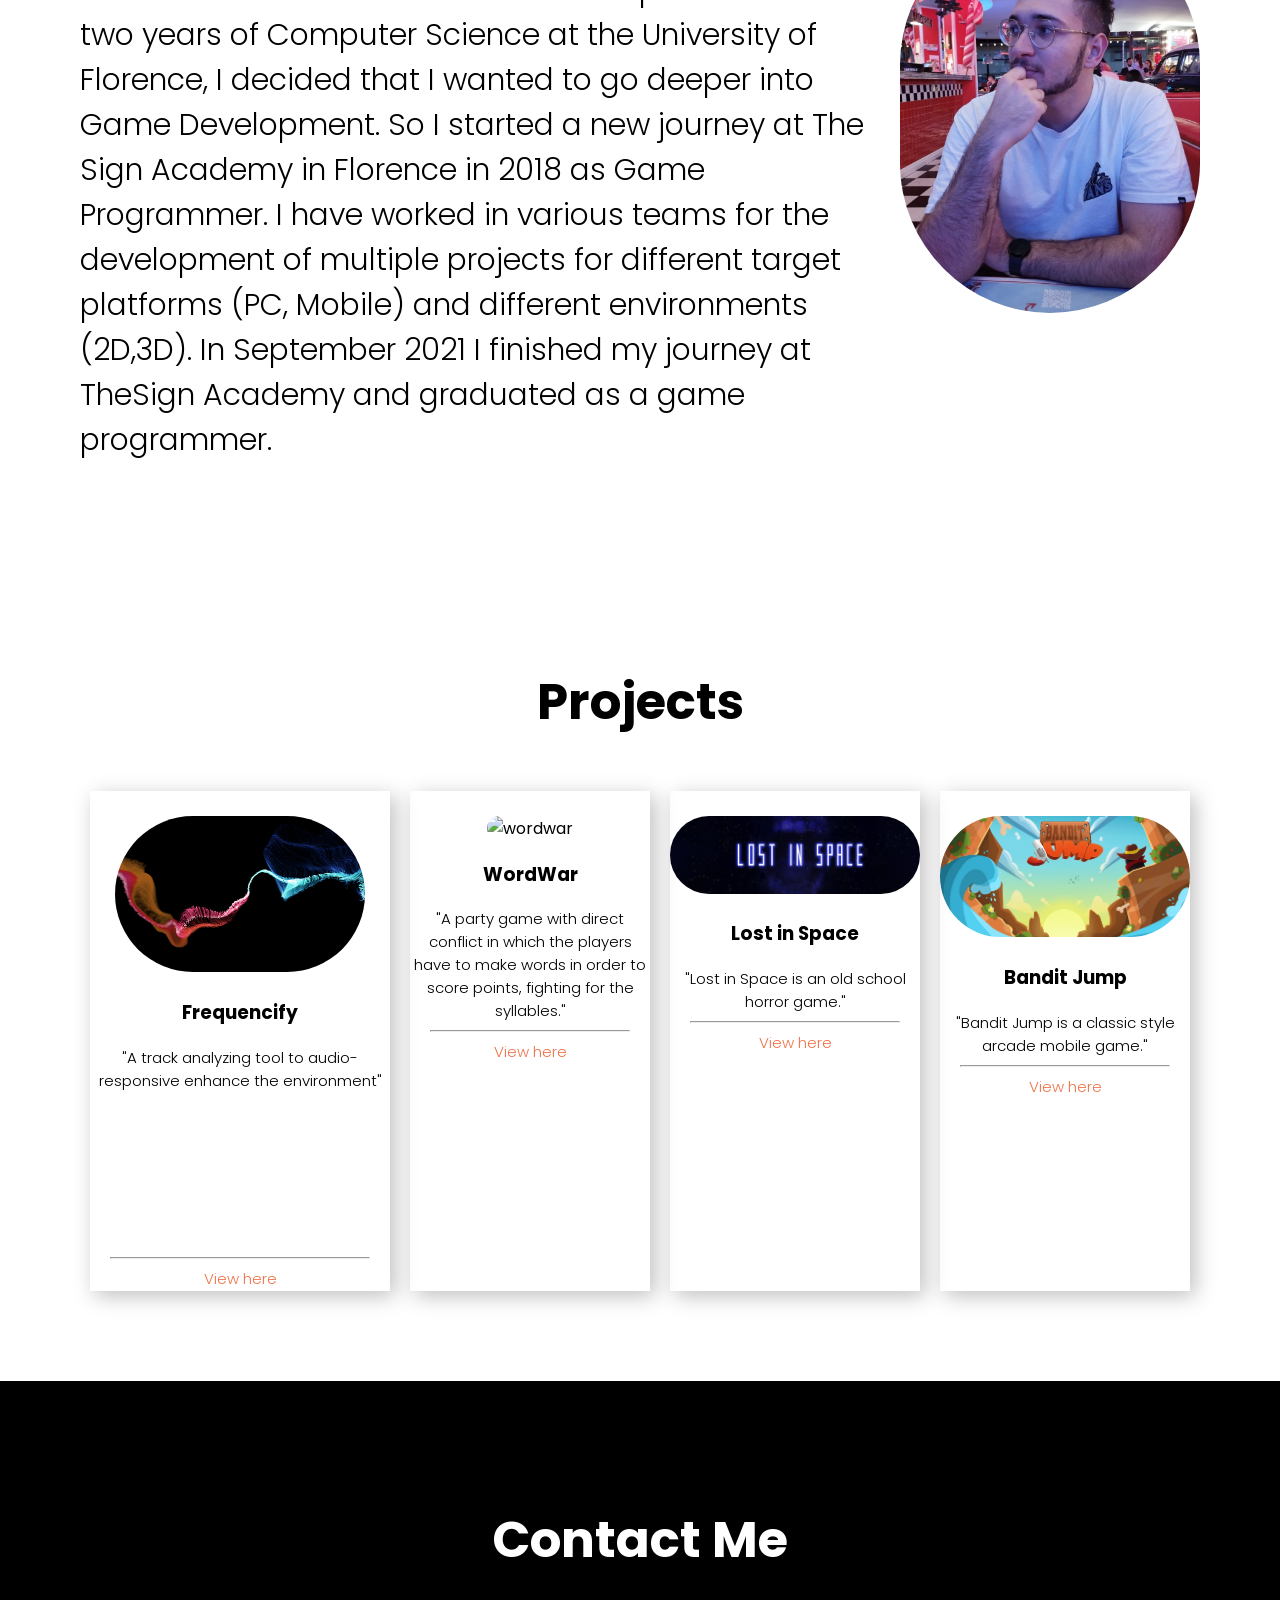
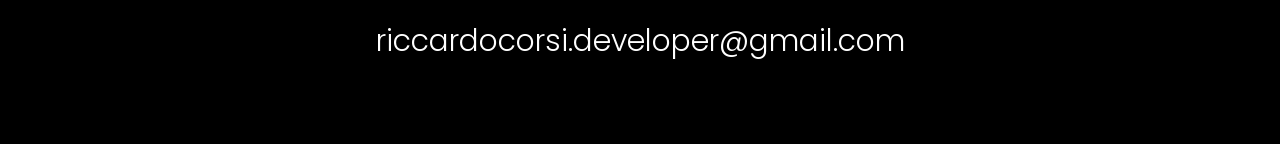
==== commit cd136711: "updated pro pic + skills" ====
--- a/index.html
+++ b/index.html
@@ -57,11 +57,9 @@
         <h2>Skills</h2>
         <hr>
         <ul class="skill-list">
-            <li>C#</li>
+            <li>Unreal Engine 4/5</li>
             <li>C++</li>
-            <li>Unity</li>
-            <li>UE</li>
-            <li>HLSL</li>
+            <li>Perforce</li>
             <li>GIT</li>
         </ul>
     </div>
--- a/src/styles.css
+++ b/src/styles.css
@@ -9,6 +9,10 @@
 .hero{
     background-color: #1c1d25;
     background-image: url("images/frequency.png");
+
+    background-size:cover;
+    background-position:center;
+
     height: 100vh;
     color: white;
     font-size: 40px;
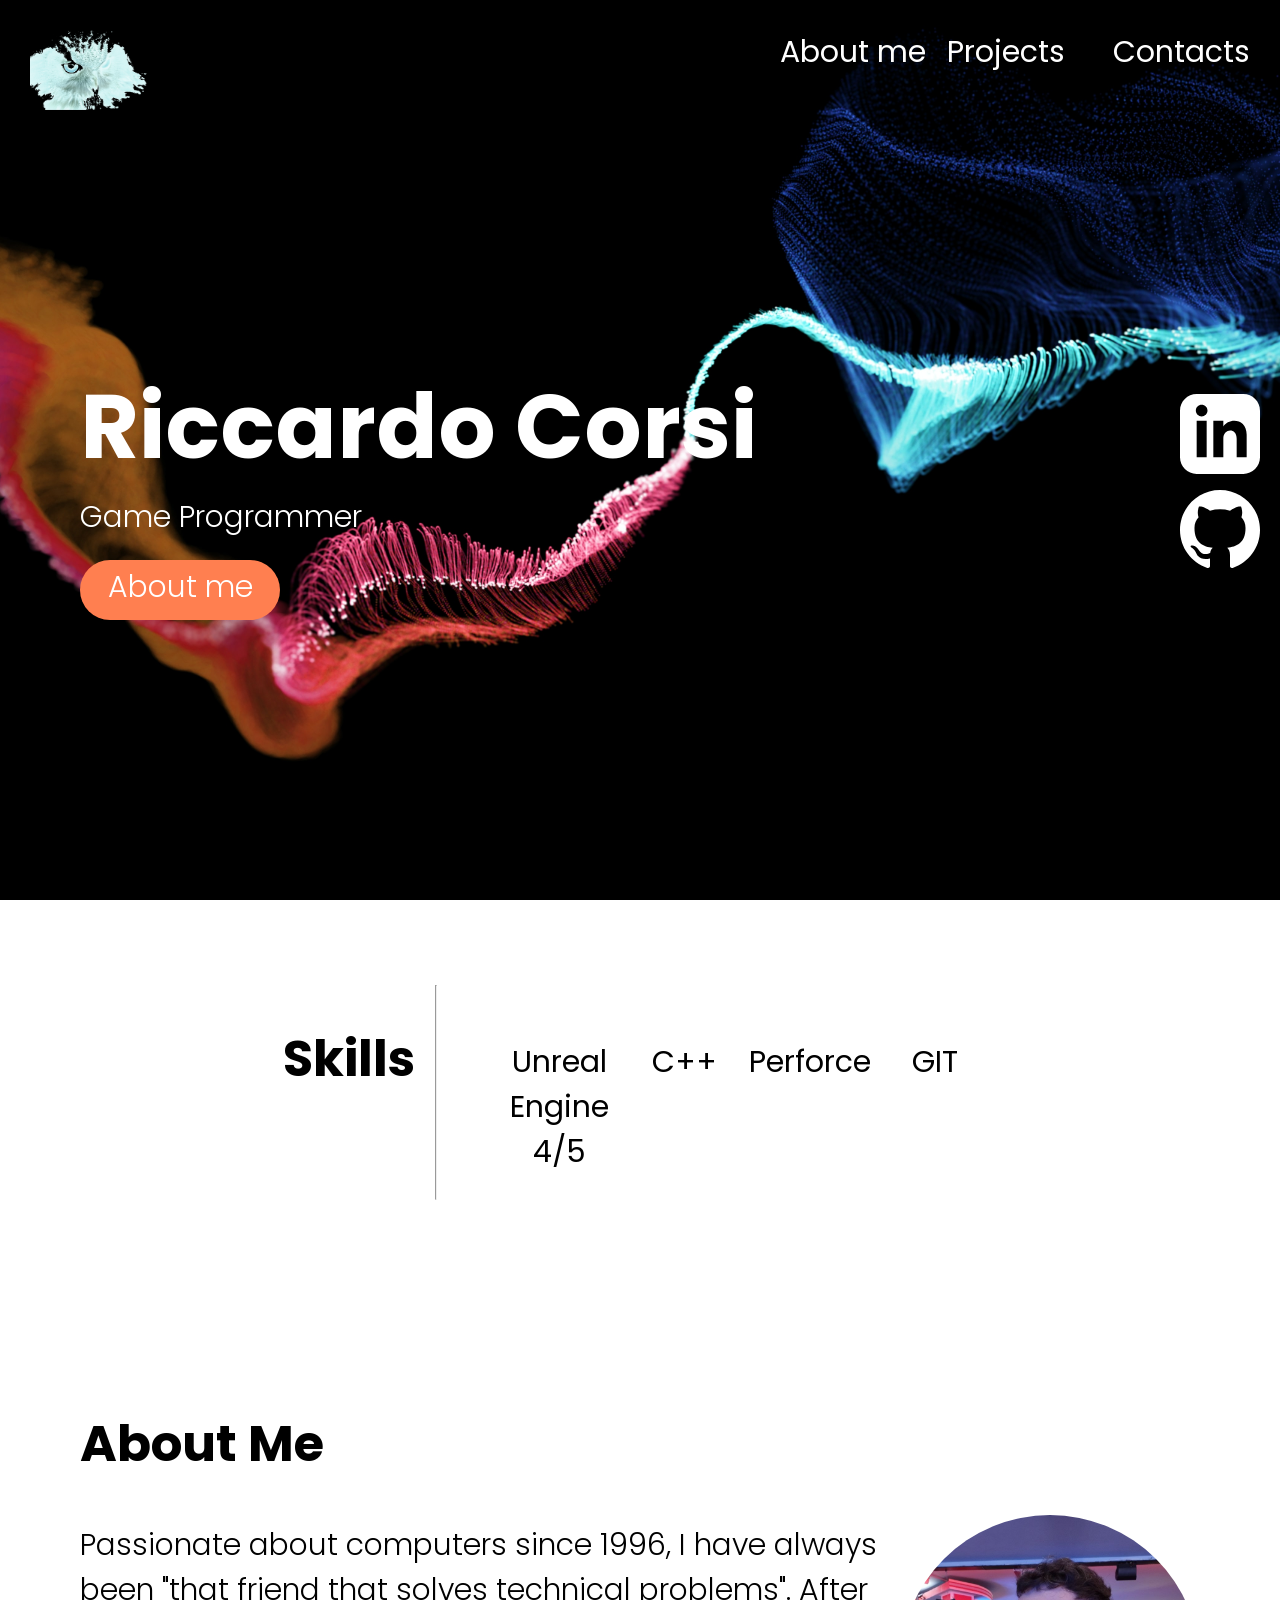
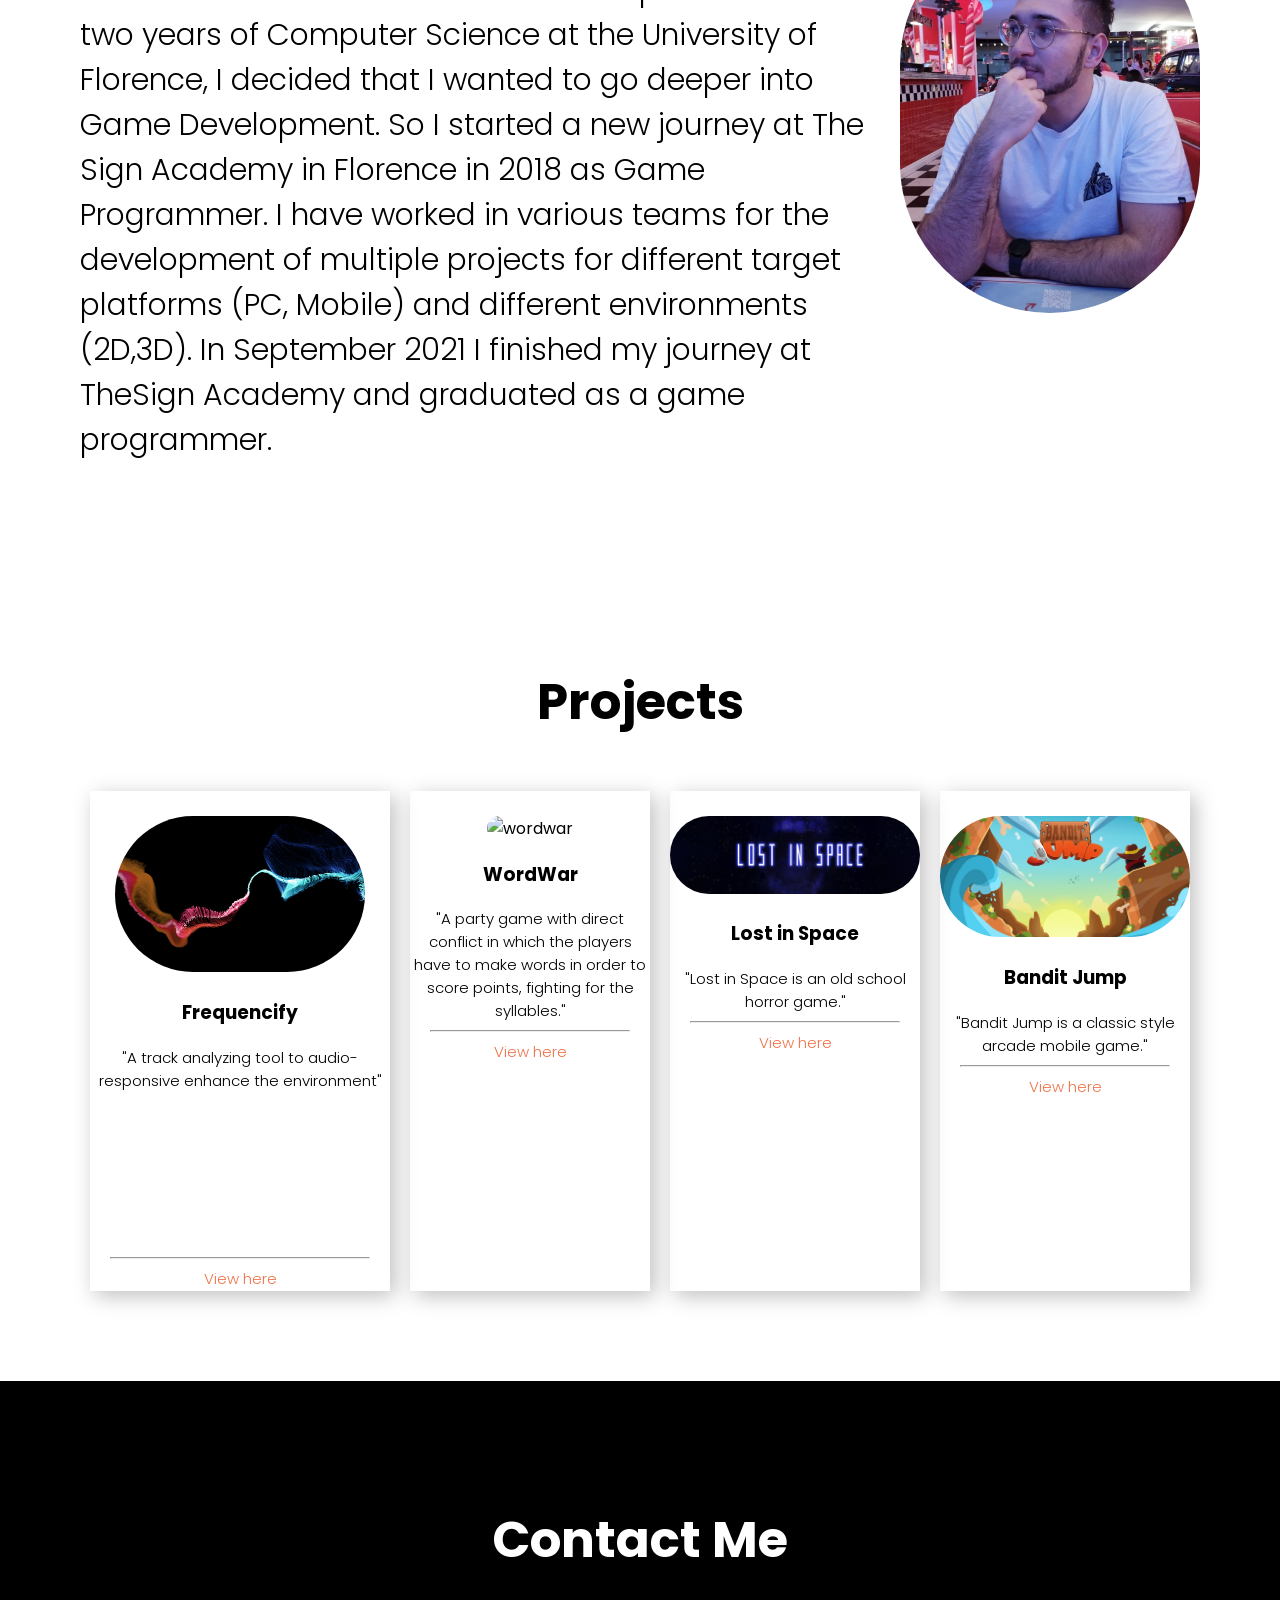
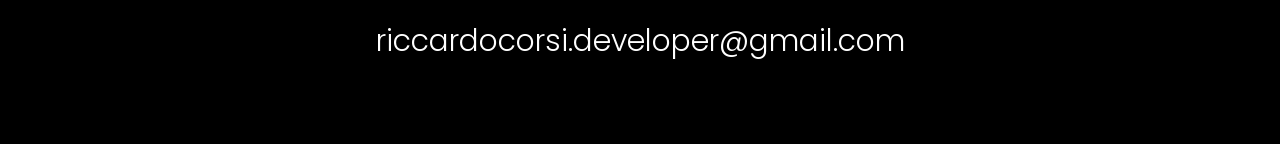
==== commit 7880db42: "removed X link" ====
--- a/index.html
+++ b/index.html
@@ -35,10 +35,6 @@
         </div>
 
         <div class="socials">
-            <div>
-            <a href="https://twitter.com/CorsiDev"  class="social">
-                <svg xmlns="http://www.w3.org/2000/svg" fill="white" width="80" height="80" viewBox="0 0 24 24"><path d="M24 4.557c-.883.392-1.832.656-2.828.775 1.017-.609 1.798-1.574 2.165-2.724-.951.564-2.005.974-3.127 1.195-.897-.957-2.178-1.555-3.594-1.555-3.179 0-5.515 2.966-4.797 6.045-4.091-.205-7.719-2.165-10.148-5.144-1.29 2.213-.669 5.108 1.523 6.574-.806-.026-1.566-.247-2.229-.616-.054 2.281 1.581 4.415 3.949 4.89-.693.188-1.452.232-2.224.084.626 1.956 2.444 3.379 4.6 3.419-2.07 1.623-4.678 2.348-7.29 2.04 2.179 1.397 4.768 2.212 7.548 2.212 9.142 0 14.307-7.721 13.995-14.646.962-.695 1.797-1.562 2.457-2.549z"/></svg>
-            </a></div>
             <div>
             <a href="https://www.linkedin.com/in/riccardo-corsi-691194188/" class="social">
                 <svg xmlns="http://www.w3.org/2000/svg" fill="white" width="80" height="80" viewBox="0 0 24 24"><path d="M19 0h-14c-2.761 0-5 2.239-5 5v14c0 2.761 2.239 5 5 5h14c2.762 0 5-2.239 5-5v-14c0-2.761-2.238-5-5-5zm-11 19h-3v-11h3v11zm-1.5-12.268c-.966 0-1.75-.79-1.75-1.764s.784-1.764 1.75-1.764 1.75.79 1.75 1.764-.783 1.764-1.75 1.764zm13.5 12.268h-3v-5.604c0-3.368-4-3.113-4 0v5.604h-3v-11h3v1.765c1.396-2.586 7-2.777 7 2.476v6.759z"/></svg>
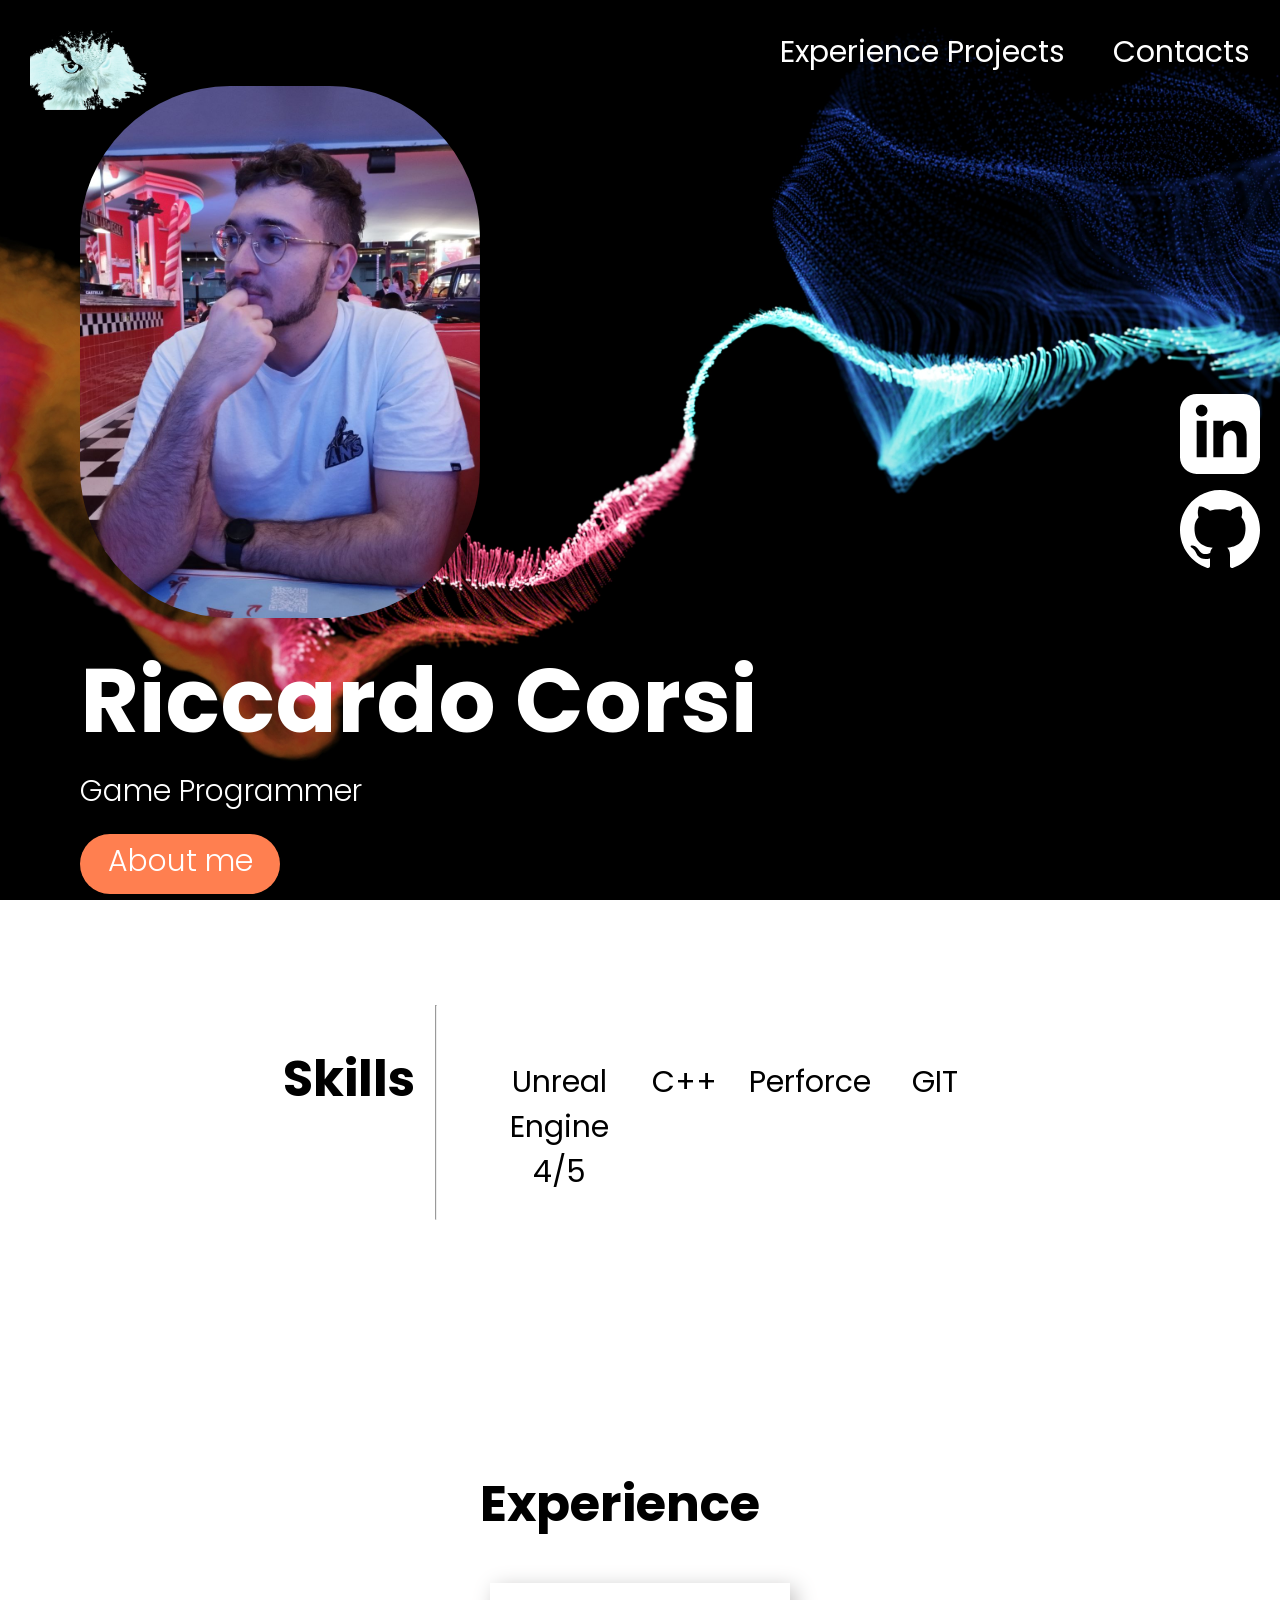
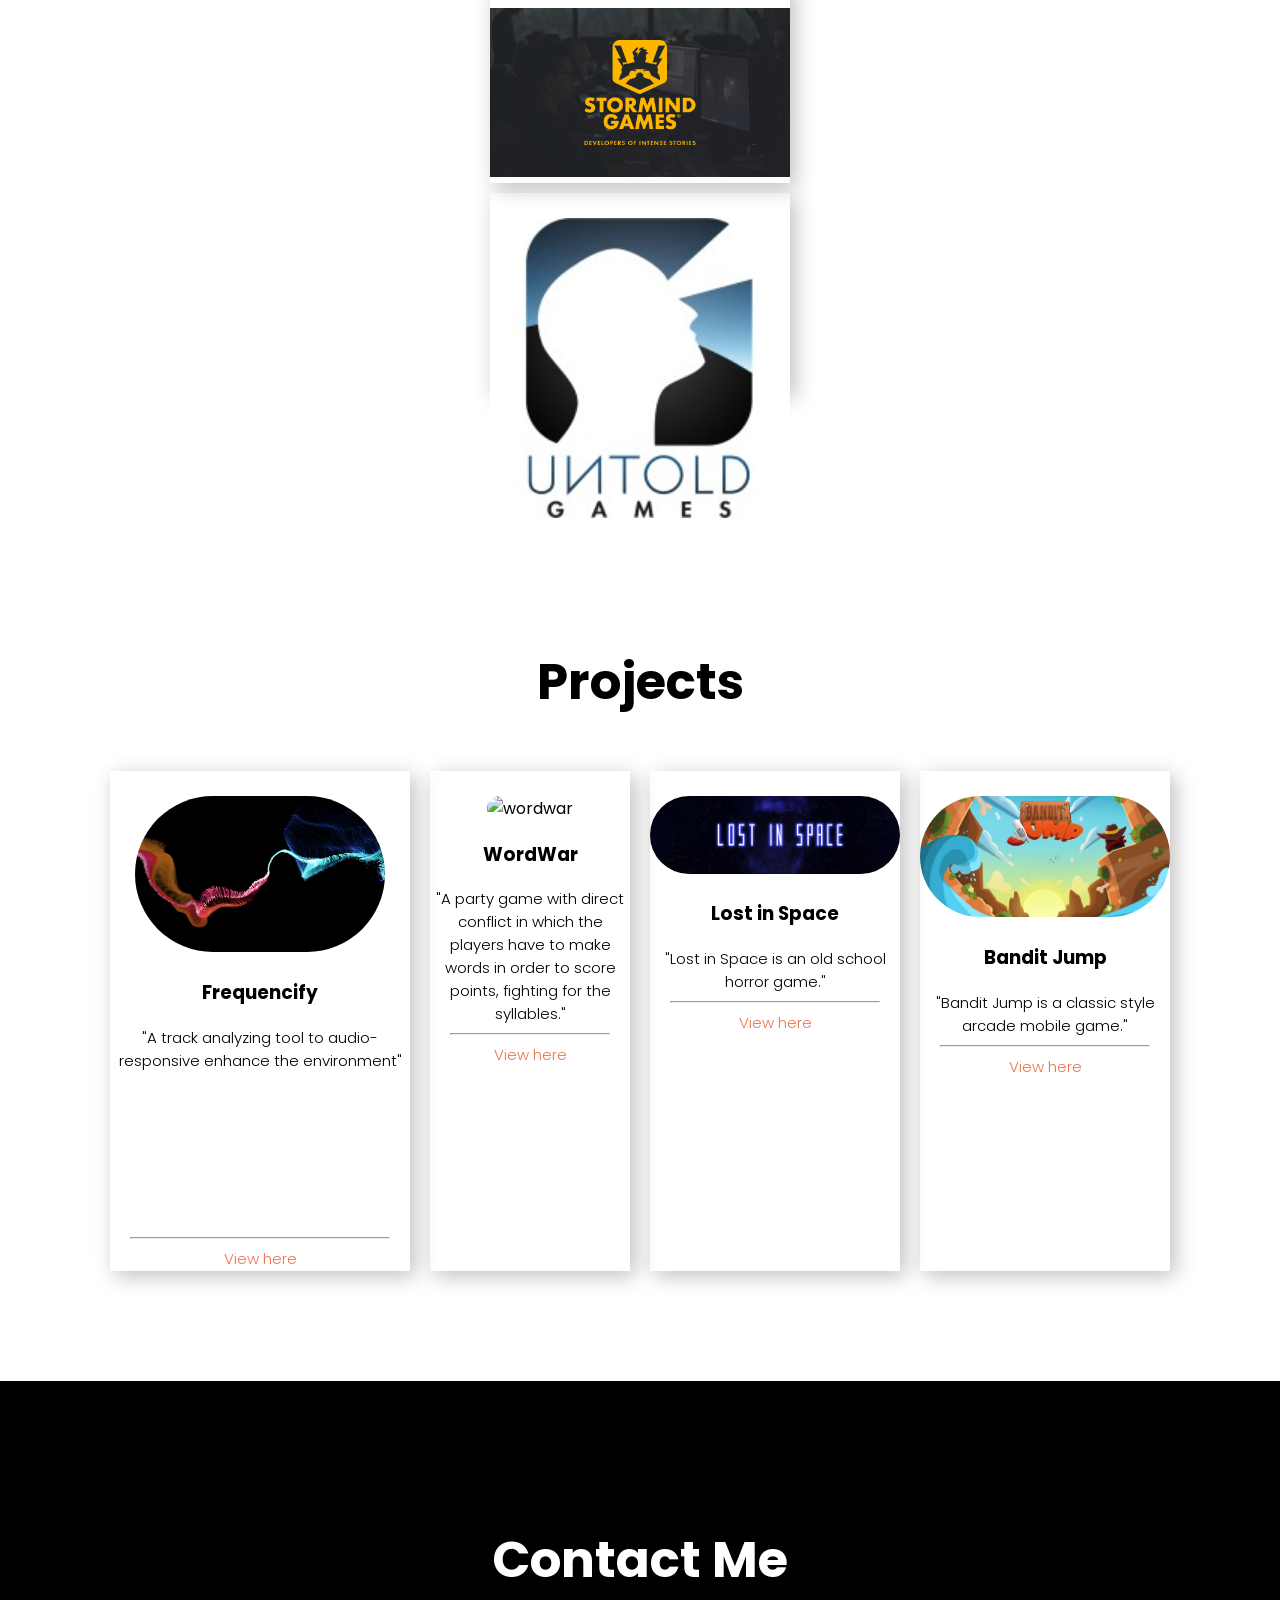
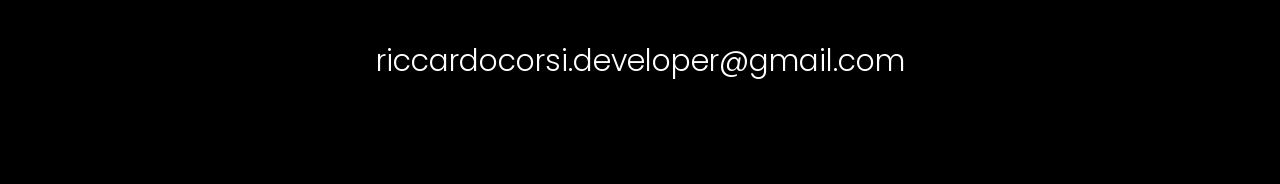
==== commit 822366a6: "updated" ====
--- a/index.html
+++ b/index.html
@@ -15,7 +15,7 @@
     <nav>
         <img class="logo" src="src/images/howl.png" alt="Logo">
         <ul class="nav-ul" id="nav-list">
-            <li><a href="#about-me">About me</a></li>
+            <li><a href="#about-me">Experience</a></li>
             <li><a href="#projects">Projects</a></li>
             <li><a href="#contact-me">Contacts</a></li>
         </ul>
@@ -29,6 +29,7 @@
     </audio>-->
     <div class="hero-area">
         <div class="hero-text">
+            <img class="headshot" src="src/images/me.jpg" alt="my headshot">
             <h1>Riccardo Corsi</h1>
             <p>Game Programmer</p>
             <div class="button"><a href="#about-me">About me</a></div>
@@ -62,28 +63,22 @@
 </section>
 <section class="sub-section" id="about-me">
     <div class="information">
-        <h2>About Me</h2>
-        <p>Passionate about computers since 1996, I have always been "that
-            friend that solves technical problems".
-            After two years of Computer Science at the University of Florence,
-            I decided that I wanted to go deeper into Game Development.
-            So I started a new journey at The Sign Academy in Florence in 2018
-            as Game Programmer. I have worked in various teams for the
-            development of multiple projects for different target platforms
-            (PC, Mobile) and different environments (2D,3D).
-            In September 2021 I finished my journey at TheSign Academy and
-            graduated as a game programmer.</p>
+        <h2>Experience</h2>
+        <p>
+            <div class="experience-card">
+                <img class="experience-image" src="src/images/sg.jpg" alt="stormind games">
+                
+            </div>
+            <div class="experience-card">
+                <img class="experience-image" src="src/images/untold_games_logo.jpeg" alt="untold games">
+               
+            </p>
     </div>
-    <div class="headshot-container">
-        <img class="headshot" src="src/images/me.jpg" alt="my headshot">
-    </div>
-
 </section>
 <section class="sub-section-alternative" id="projects">
     <h2>Projects</h2>
     <div class="project-container">
         <div class="project-card">
-
             <img class="project-image" src="src/images/frequency.png" alt="frequencify">
             <h3>Frequencify</h3>
             <p class="subtext">"A track analyzing tool to audio-responsive enhance the environment"</p>
--- a/src/styles.css
+++ b/src/styles.css
@@ -31,7 +31,7 @@
     background-color: black;
     text-align: center;
     color: white;
-    padding: 80px;
+    padding: 100px;
 }
 
 nav{
@@ -112,16 +112,20 @@
 .sub-section{
     display: flex;
     justify-content: space-around;
-    padding: 80px;
+    padding: 100px;
+    padding-top: 100px; /* Increase padding above each section */
+    padding-bottom: 100px; /* Increase padding below each section */
 }
 .sub-section-alternative{
     display: flex;
     flex-direction: column;
     text-align: center;
-    padding: 80px;
+    padding: 100px;
+    padding-top: 100px; /* Increase padding above each section */
+    padding-bottom: 100px; /* Increase padding below each section */
 }
 .headshot{
-    width: 300px;
+    width: 400px;
     border-radius: 150px;
 }
 .headshot-container{
@@ -132,6 +136,12 @@
 .project-card{
     width: 300px;
     height: 500px;
+    box-shadow: 5px 5px 20px #c1bfbf;
+    margin: 10px;
+}
+.experience-card{
+    width: 300px;
+    height: 200px;
     box-shadow: 5px 5px 20px #c1bfbf;
     margin: 10px;
 }
@@ -149,6 +159,11 @@
     margin-top: 25px;
     width: 250px;
     border-radius: 125px;
+}
+.experience-image{
+    margin-top: 25px;
+    width: 300px;
+    align-self: center;
 }
 hr{
     margin-left: 20px;
